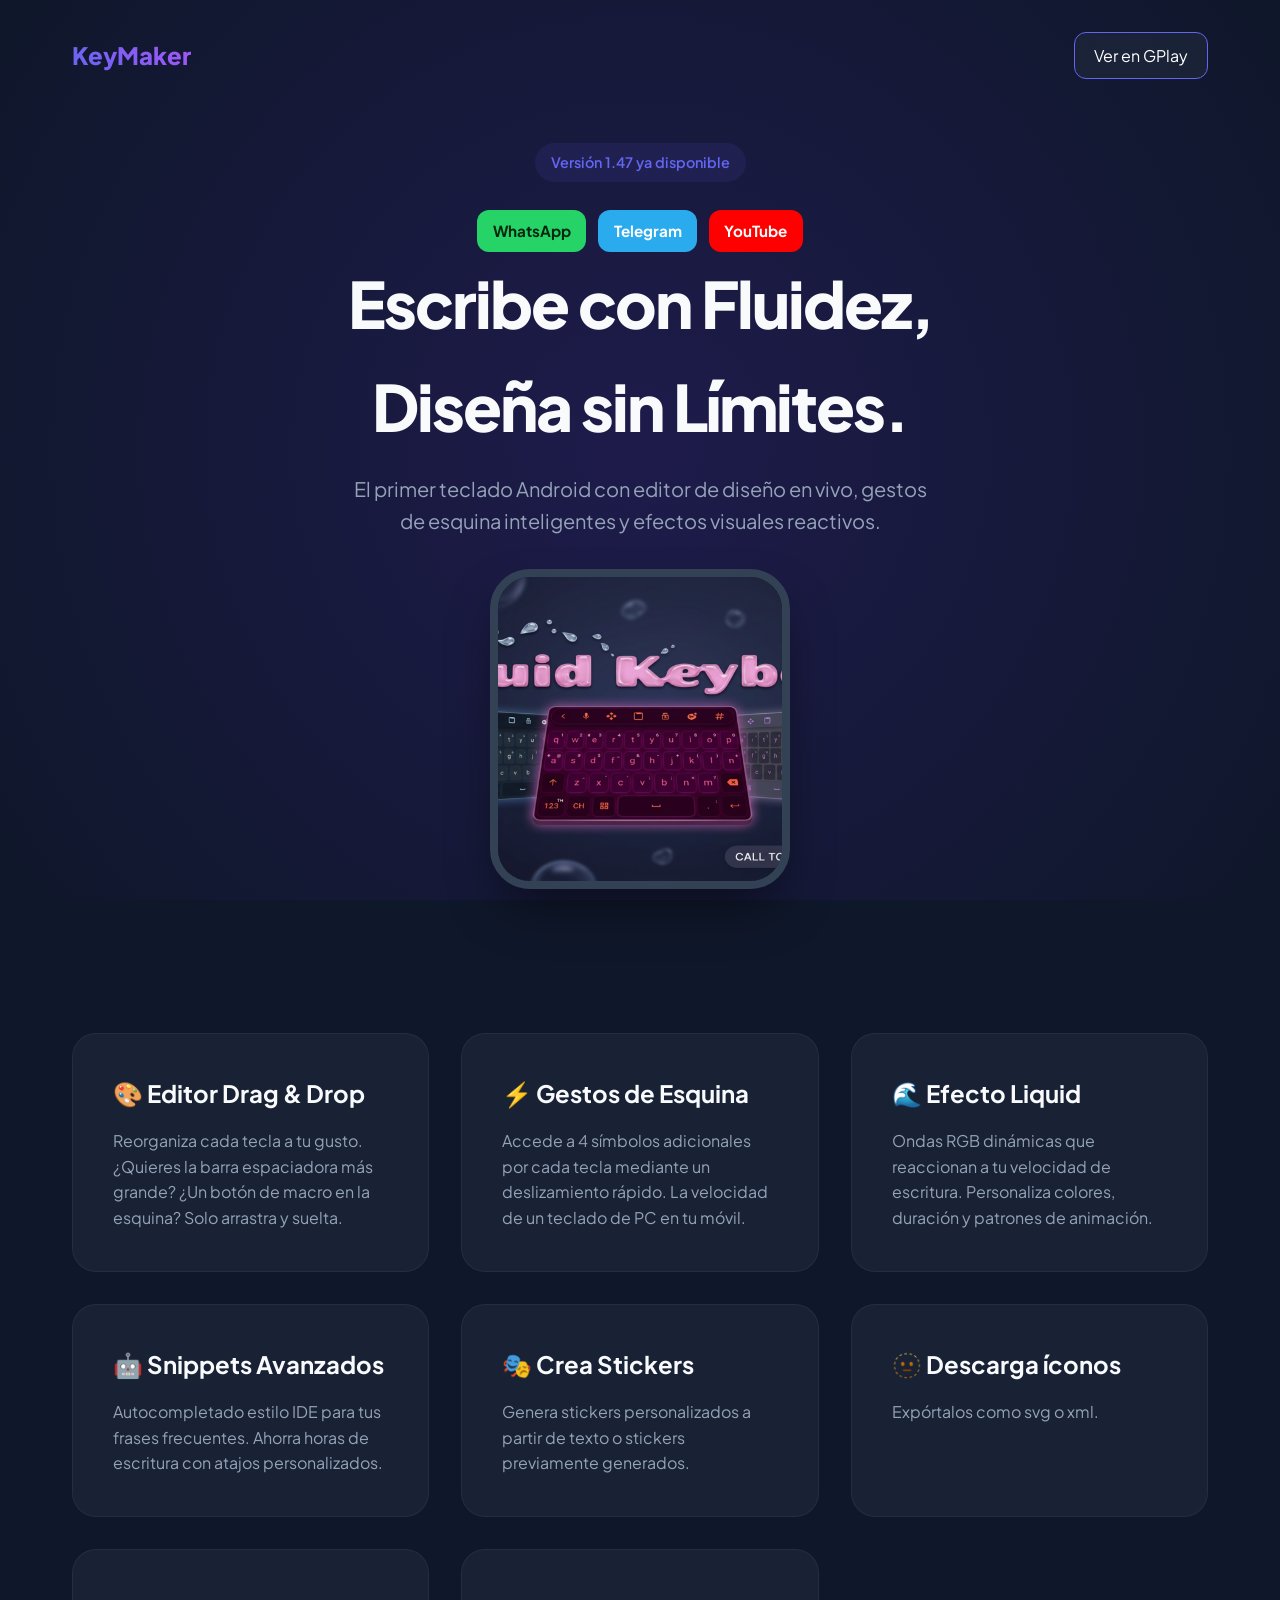
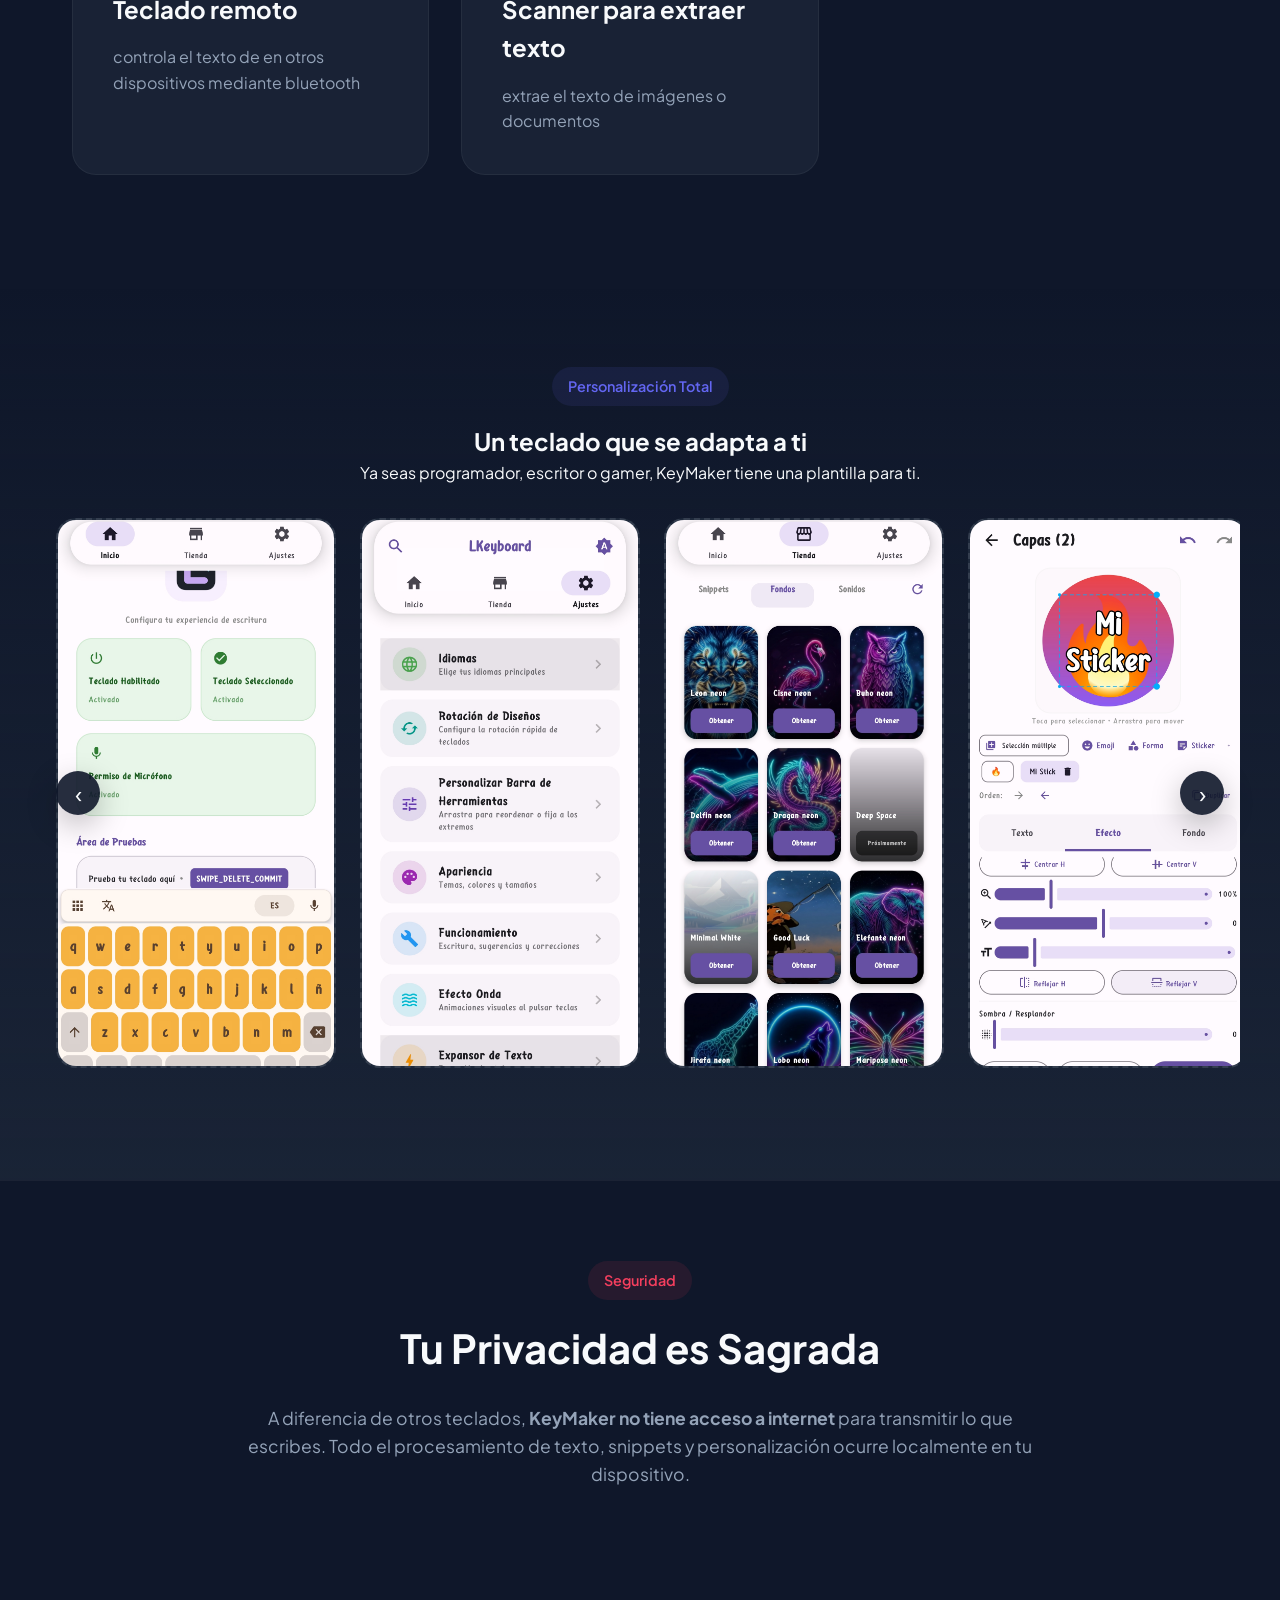
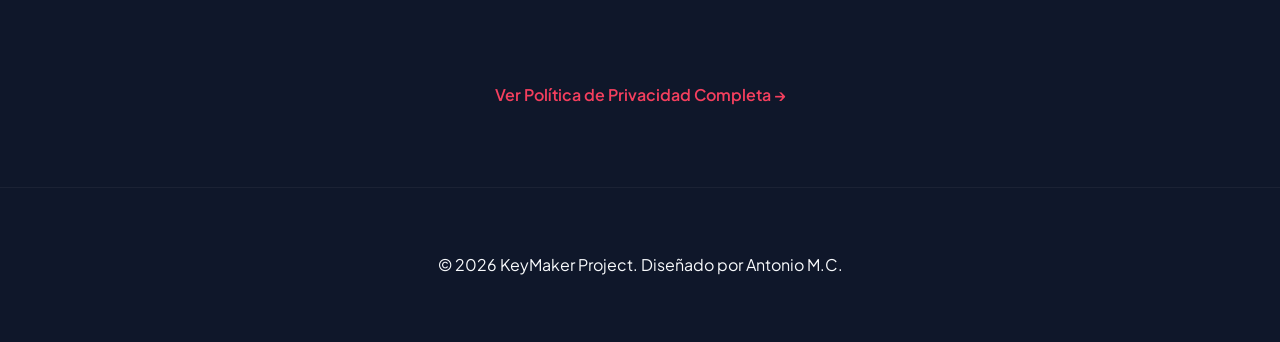
==== index.html @ da5bd598 "version 1.47" ====
<!DOCTYPE html>
<html lang="es">

<head>
    <meta charset="UTF-8">
    <meta name="viewport" content="width=device-width, initial-scale=1.0">
    <title>KeyMaker - El Teclado de Próxima Generación</title>
    <link href="https://fonts.googleapis.com/css2?family=Plus+Jakarta+Sans:wght@400;600;800&display=swap"
        rel="stylesheet">
    <style>
        :root {
            --primary: #6366f1;
            --primary-glow: rgba(99, 102, 241, 0.5);
            --bg: #0f172a;
            --card-bg: rgba(30, 41, 59, 0.7);
            --text: #f8fafc;
            --text-muted: #94a3b8;
            --accent: #f43f5e;
        }

        * {
            margin: 0;
            padding: 0;
            box-sizing: border-box;
            font-family: 'Plus Jakarta Sans', sans-serif;
        }

        body {
            background-color: var(--bg);
            color: var(--text);
            line-height: 1.6;
            overflow-x: hidden;
        }

        /* Fondo Animado de Ondas */
        .wave-bg {
            position: fixed;
            top: 0;
            left: 0;
            width: 100%;
            height: 100%;
            z-index: -1;
            background: radial-gradient(circle at 50% 50%, #1e1b4b 0%, #0f172a 100%);
            overflow: hidden;
        }

        .wave {
            position: absolute;
            border: 2px solid var(--primary-glow);
            border-radius: 50%;
            animation: pulse 4s infinite;
            opacity: 0;
        }

        @keyframes pulse {
            0% {
                transform: scale(0.5);
                opacity: 0;
            }

            50% {
                opacity: 0.5;
            }

            100% {
                transform: scale(2);
                opacity: 0;
            }
        }

        header {
            padding: 2rem;
            display: flex;
            justify-content: space-between;
            align-items: center;
            max-width: 1200px;
            margin: 0 auto;
        }

        .logo {
            font-size: 1.5rem;
            font-weight: 800;
            background: linear-gradient(45deg, var(--primary), #a855f7);
            -webkit-background-clip: text;
            -webkit-text-fill-color: transparent;
        }

        .btn-gplay {
            padding: 0.6rem 1.2rem;
            background: var(--card-bg);
            border: 1px solid var(--primary);
            color: white;
            text-decoration: none;
            border-radius: 12px;
            transition: 0.3s;
            backdrop-filter: blur(10px);
        }

        .btn-gplay:hover {
            background: var(--primary);
            box-shadow: 0 0 20px var(--primary-glow);
        }

        /* Hero Section */
        .hero {
            height: 90vh;
            display: flex;
            flex-direction: column;
            justify-content: center;
            align-items: center;
            text-align: center;
            padding: 2rem;
        }

        .hero h1 {
            font-size: 4rem;
            font-weight: 800;
            margin-bottom: 1rem;
            letter-spacing: -2px;
        }

        .hero p {
            font-size: 1.25rem;
            color: var(--text-muted);
            max-width: 600px;
            margin-bottom: 2rem;
        }

        .hero-visual {
            width: 300px;
            height: 500px;
            background: var(--card-bg);
            border: 8px solid #334155;
            border-radius: 40px;
            position: relative;
            overflow: hidden;
            box-shadow: 0 25px 50px -12px rgba(0, 0, 0, 0.5);
        }

        .hero-visual img {
            width: 100%;
            height: 100%;
            object-fit: cover;
        }

        /* Features Section */
        .features {
            max-width: 1200px;
            margin: 5rem auto;
            display: grid;
            grid-template-columns: repeat(auto-fit, minmax(300px, 1fr));
            gap: 2rem;
            padding: 2rem;
        }

        .feature-card {
            background: var(--card-bg);
            padding: 2.5rem;
            border-radius: 24px;
            border: 1px solid rgba(255, 255, 255, 0.05);
            transition: 0.4s;
            backdrop-filter: blur(10px);
        }

        .feature-card:hover {
            transform: translateY(-10px);
            border-color: var(--primary);
        }

        .feature-card h3 {
            font-size: 1.5rem;
            margin-bottom: 1rem;
        }

        .feature-card p {
            color: var(--text-muted);
        }

        /* Editor Section */
        .editor-preview {
            background: linear-gradient(180deg, transparent, var(--card-bg));
            padding: 5rem 2rem;
            text-align: center;
        }

        .section-tag {
            background: rgba(99, 102, 241, 0.1);
            color: var(--primary);
            padding: 0.5rem 1rem;
            border-radius: 99px;
            font-weight: 600;
            font-size: 0.9rem;
            margin-bottom: 1rem;
            display: inline-block;
        }

        /* Botones sociales alineados horizontalmente debajo de la etiqueta de versión */
        .social-buttons {
            display: flex;
            gap: 0.75rem;
            justify-content: center;
            align-items: center;
            margin-top: 0.75rem;
            flex-wrap: wrap;
        }

        .btn-social {
            padding: 0.5rem 0.9rem;
            border-radius: 12px;
            color: white;
            text-decoration: none;
            font-weight: 700;
            font-size: 0.95rem;
            display: inline-flex;
            align-items: center;
            gap: 0.5rem;
            border: 1px solid transparent;
            transition: transform 0.15s ease, box-shadow 0.15s ease;
        }

        .btn-social:hover {
            transform: translateY(-3px);
            box-shadow: 0 10px 30px rgba(0,0,0,0.3);
        }

        .btn-whatsapp { background: #25D366; border-color: rgba(37,211,102,0.2); color: #04260f; }
        .btn-telegram { background: #2AABEE; border-color: rgba(42,171,238,0.2); }
        .btn-youtube { background: #FF0000; border-color: rgba(255,0,0,0.12); }

        /* Gallery */
        .carousel-container {
            position: relative;
            width: 100%;
            max-width: 1200px;
            margin: 0 auto;
        }

        .gallery {
            display: flex;
            overflow-x: auto;
            gap: 1.5rem;
            padding: 2rem 1rem;
            scroll-snap-type: x mandatory;
            scroll-snap-stop: always;
            scroll-behavior: smooth;
            scrollbar-width: none;
            -ms-overflow-style: none;
        }

        .gallery::-webkit-scrollbar {
            display: none;
        }

        .gallery-item {
            flex: 0 0 280px;
            height: 550px;
            background: #1e293b;
            border-radius: 20px;
            scroll-snap-align: center;
            display: flex;
            align-items: center;
            justify-content: center;
            color: var(--text-muted);
            border: 2px dashed rgba(255, 255, 255, 0.1);
            transition: transform 0.35s ease, border-color 0.35s ease, box-shadow 0.35s ease, background-color 0.35s ease;
        }

        .gallery-item img {
            width: 100%;
            height: 100%;
            object-fit: cover;
            border-radius: 18px;
            transition: transform 0.35s ease, filter 0.35s ease;
        }

        .gallery-item:hover {
            transform: translateY(-8px) scale(1.02);
            border-color: rgba(99, 102, 241, 0.45);
            box-shadow: 0 20px 50px rgba(0, 0, 0, 0.18);
            background: rgba(30, 41, 59, 0.95);
        }

        .gallery-item:hover img {
            transform: scale(1.05);
            filter: brightness(1.05);
        }

        .carousel-btn {
            position: absolute;
            top: 50%;
            transform: translateY(-50%);
            width: 44px;
            height: 44px;
            border: none;
            border-radius: 50%;
            background: rgba(15, 23, 42, 0.9);
            color: var(--text);
            cursor: pointer;
            font-size: 1.5rem;
            display: flex;
            align-items: center;
            justify-content: center;
            box-shadow: 0 10px 30px rgba(0, 0, 0, 0.25);
            transition: transform 0.25s ease, background 0.25s ease;
            z-index: 1;
        }

        .carousel-btn:hover {
            transform: translateY(-50%) scale(1.05);
            background: rgba(99, 102, 241, 0.9);
        }

        .carousel-btn.prev {
            left: 1rem;
        }

        .carousel-btn.next {
            right: 1rem;
        }

        @media (max-width: 768px) {
            .carousel-btn {
                width: 38px;
                height: 38px;
                font-size: 1.25rem;
                left: 0.75rem;
                right: 0.75rem;
            }
        }

        /* Privacy Section */
        #privacy {
            padding: 5rem 2rem;
            text-align: center;
            border-top: 1px solid rgba(255, 255, 255, 0.05);
        }

        footer {
            text-align: center;
            padding: 4rem 2rem;
            border-top: 1px solid rgba(255, 255, 255, 0.05);
        }

        @media (max-width: 768px) {
            .hero h1 {
                font-size: 2.5rem;
            }

            .hero-visual {
                width: 240px;
                height: 420px;
            }
        }
    </style>
</head>

<body>

    <div class="wave-bg">
        <div class="wave" style="width: 300px; height: 300px; top: 20%; left: 10%; animation-delay: 0s;"></div>
        <div class="wave" style="width: 500px; height: 500px; top: 50%; left: 60%; animation-delay: 1s;"></div>
        <div class="wave" style="width: 200px; height: 200px; top: 10%; left: 80%; animation-delay: 2s;"></div>
    </div>

    <header>
        <div class="logo">KeyMaker</div>
        <a href="https://play.google.com/store/apps/details?id=com.amc.liquidkeyboard" class="btn-gplay">Ver en GPlay</a>
    </header>

    <section class="hero">
        <span class="section-tag">Versión 1.47 ya disponible</span>
        <div class="social-buttons" aria-label="Síguenos en">
            <a class="btn-social btn-whatsapp" href="https://whatsapp.com/channel/0029Vb8CsNRLI8Yg91aZhQ3P" target="_blank" rel="noopener noreferrer" aria-label="Canal de WhatsApp">WhatsApp</a>
            <a class="btn-social btn-telegram" href="https://t.me/LiquidKeyboard" target="_blank" rel="noopener noreferrer" aria-label="Canal de Telegram">Telegram</a>
            <a class="btn-social btn-youtube" href="https://www.youtube.com/@amc-dev92" target="_blank" rel="noopener noreferrer" aria-label="Canal de YouTube">YouTube</a>
        </div>
        <h1>Escribe con Fluidez,<br>Diseña sin Límites.</h1>
        <p>El primer teclado Android con editor de diseño en vivo, gestos de esquina inteligentes y efectos visuales
            reactivos.</p>

        
        <div class="hero-visual">
            <img src="screenshots/banner_nuevo.png" alt="KeyMaker Preview"
                style="width: 100%; height: 100%; object-fit: cover;">
        </div>
    </section>

    <section class="features">
        <div class="feature-card">
            <h3>🎨 Editor Drag & Drop</h3>
            <p>Reorganiza cada tecla a tu gusto. ¿Quieres la barra espaciadora más grande? ¿Un botón de macro en la
                esquina? Solo arrastra y suelta.</p>
        </div>
        <div class="feature-card">
            <h3>⚡ Gestos de Esquina</h3>
            <p>Accede a 4 símbolos adicionales por cada tecla mediante un deslizamiento rápido. La velocidad de un
                teclado de PC en tu móvil.</p>
        </div>
        <div class="feature-card">
            <h3>🌊 Efecto Liquid</h3>
            <p>Ondas RGB dinámicas que reaccionan a tu velocidad de escritura. Personaliza colores, duración y patrones
                de animación.</p>
        </div>
        <div class="feature-card">
            <h3>🤖 Snippets Avanzados</h3>
            <p>Autocompletado estilo IDE para tus frases frecuentes. Ahorra horas de escritura con atajos
                personalizados.</p>
        </div>
        <div class="feature-card">
            <h3>🎭 Crea Stickers </h3>
            <p>Genera stickers personalizados a partir de texto
                o stickers previamente generados.</p>
        </div>
        <div class="feature-card">
            <h3>🫥 Descarga íconos </h3>
            <p>Expórtalos como svg o xml.</p>
        </div>
        <div class="feature-card">
            <h3> Teclado remoto </h3>
            <p>controla el texto de en otros dispositivos mediante bluetooth</p>
        </div>
         <div class="feature-card">
            <h3> Scanner para extraer texto</h3>
            <p>extrae el texto de imágenes o documentos</p>
        </div>
    </section>

    <section class="editor-preview">
        <span class="section-tag">Personalización Total</span>
        <h2>Un teclado que se adapta a ti</h2>
        <p>Ya seas programador, escritor o gamer, KeyMaker tiene una plantilla para ti.</p>

        <div class="carousel-container">
            <button class="carousel-btn prev" aria-label="Anterior">‹</button>
            <div class="gallery">
                <div class="gallery-item"><img src="screenshots/inicio.jpg" alt="KeyMaker Preview" style="width: 100%; height: 100%; object-fit: cover;"></div>
                <div class="gallery-item"><img src="screenshots/config.jpg" alt="KeyMaker Preview" style="width: 100%; height: 100%; object-fit: cover;"></div>
                <div class="gallery-item"><img src="screenshots/fondos.jpg" alt="KeyMaker Preview" style="width: 100%; height: 100%; object-fit: cover;"></div>
                <div class="gallery-item"><img src="screenshots/gen-stickers.jpg" alt="KeyMaker Preview" style="width: 100%; height: 100%; object-fit: cover;"></div>
                <div class="gallery-item"><img src="screenshots/gen-iconos.jpg" alt="KeyMaker Preview" style="width: 100%; height: 100%; object-fit: cover;"></div>
                <div class="gallery-item"><img src="screenshots/calculadora.jpg" alt="KeyMaker Preview" style="width: 100%; height: 100%; object-fit: cover;"></div>
                <div class="gallery-item"><img src="screenshots/img-snippets.jpg" alt="KeyMaker Preview" style="width: 100%; height: 100%; object-fit: cover;"></div>
                <div class="gallery-item"><img src="screenshots/LayoutEditor.jpg" alt="KeyMaker Preview" style="width: 100%; height: 100%; object-fit: cover;"></div>
            </div>
            <button class="carousel-btn next" aria-label="Siguiente">›</button>
        </div>
    </section>

    <section id="privacy">
        <div style="max-width: 800px; margin: 0 auto;">
            <span class="section-tag" style="background: rgba(244, 63, 94, 0.1); color: var(--accent);">Seguridad</span>
            <h2 style="font-size: 2.5rem; margin-bottom: 1.5rem;">Tu Privacidad es Sagrada</h2>
            <p style="font-size: 1.1rem; color: var(--text-muted); margin-bottom: 2rem;">
                A diferencia de otros teclados, <strong>KeyMaker no tiene acceso a internet</strong> para transmitir lo
                que escribes.
                Todo el procesamiento de texto, snippets y personalización ocurre localmente en tu dispositivo.
            </p>
            <div
                style="display: grid; grid-template-columns: repeat(auto-fit, minmax(250px, 1fr)); gap: 1.5rem; text-align: left;">
                <div class="feature-card" style="padding: 1.5rem;">
                    <h4 style="color: var(--accent); margin-bottom: 0.5rem;">🔒 Cero Registro</h4>
                    <p style="font-size: 0.9rem;">No guardamos historiales de escritura, contraseñas ni datos
                        personales.</p>
                </div>
                <div class="feature-card" style="padding: 1.5rem;">
                    <h4 style="color: var(--accent); margin-bottom: 0.5rem;">🚫 Sin Rastreadores</h4>
                    <p style="font-size: 0.9rem;">No incluimos SDKs de terceros que rastreen tu comportamiento o
                        ubicación.</p>
                </div>
            </div>
            <a href="privacy-policy.html"
                style="display: inline-block; margin-top: 2rem; color: var(--accent); text-decoration: none; font-weight: 600;">Ver
                Política de Privacidad Completa →</a>
        </div>
    </section>

    <footer>
        <p>&copy; 2026 KeyMaker Project. Diseñado por Antonio M.C.</p>
    </footer>

    <script>
        // Animación simple de entrada al hacer scroll
        const cards = document.querySelectorAll('.feature-card');
        const observer = new IntersectionObserver(entries => {
            entries.forEach(entry => {
                if (entry.isIntersecting) {
                    entry.target.style.opacity = 1;
                    entry.target.style.transform = 'translateY(0)';
                }
            });
        }, { threshold: 0.1 });

        cards.forEach(card => {
            card.style.opacity = 0;
            card.style.transform = 'translateY(20px)';
            observer.observe(card);
        });

        const gallery = document.querySelector('.gallery');
        const galleryItems = document.querySelectorAll('.gallery-item');
        const prevButton = document.querySelector('.carousel-btn.prev');
        const nextButton = document.querySelector('.carousel-btn.next');
        let currentIndex = 0;

        function getClosestIndex() {
            const galleryCenter = gallery.scrollLeft + gallery.clientWidth / 2;
            let closestIndex = 0;
            let closestDistance = Infinity;

            galleryItems.forEach((item, index) => {
                const itemCenter = item.offsetLeft + item.clientWidth / 2;
                const distance = Math.abs(galleryCenter - itemCenter);
                if (distance < closestDistance) {
                    closestDistance = distance;
                    closestIndex = index;
                }
            });

            return closestIndex;
        }

        function scrollToIndex(index) {
            const item = galleryItems[index];
            if (!item) return;

            const offset = item.offsetLeft - (gallery.clientWidth - item.clientWidth) / 2;
            gallery.scrollTo({ left: offset, behavior: 'smooth' });
            currentIndex = index;
        }

        if (gallery) {
            gallery.addEventListener('scroll', () => {
                currentIndex = getClosestIndex();
            });

            if (prevButton) {
                prevButton.addEventListener('click', () => {
                    const prevIndex = (currentIndex - 1 + galleryItems.length) % galleryItems.length;
                    scrollToIndex(prevIndex);
                });
            }

            if (nextButton) {
                nextButton.addEventListener('click', () => {
                    const nextIndex = (currentIndex + 1) % galleryItems.length;
                    scrollToIndex(nextIndex);
                });
            }

            window.addEventListener('resize', () => scrollToIndex(currentIndex));
            scrollToIndex(0);
        }
    </script>
</body>

</html>
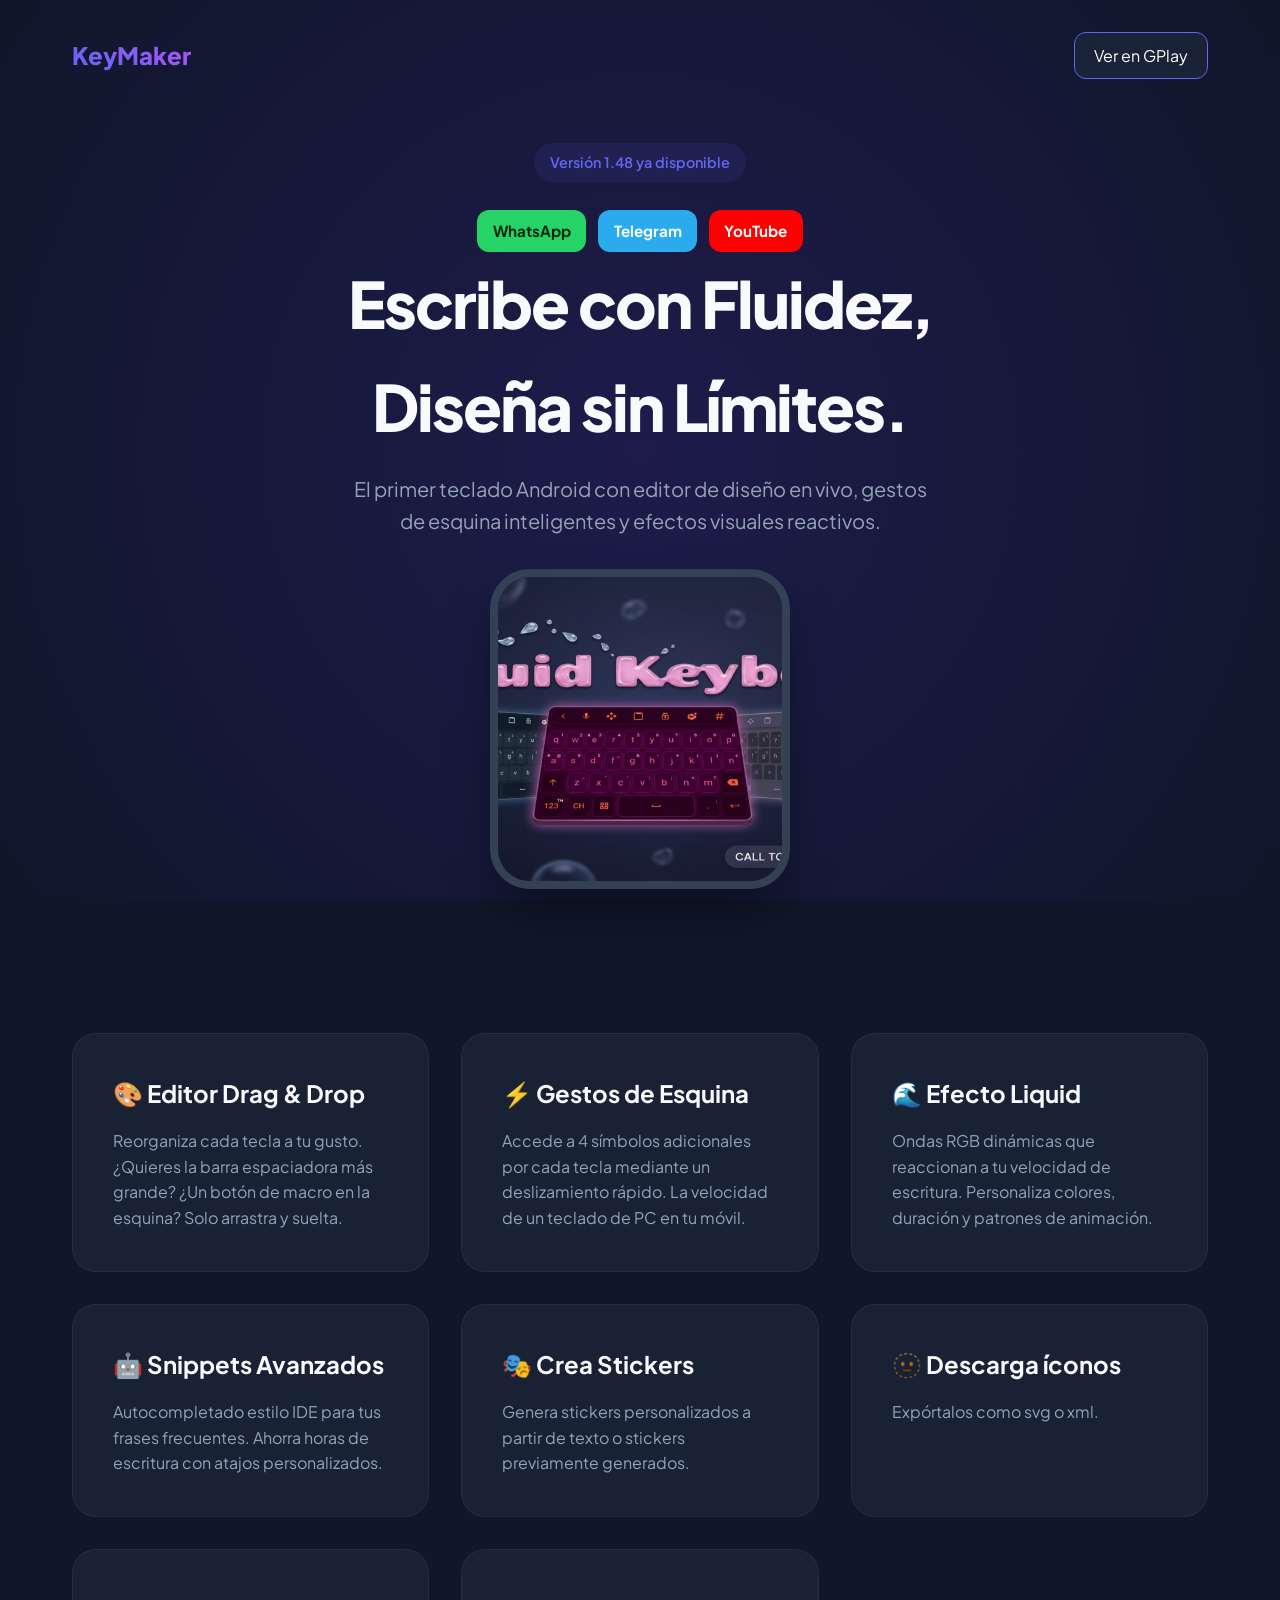
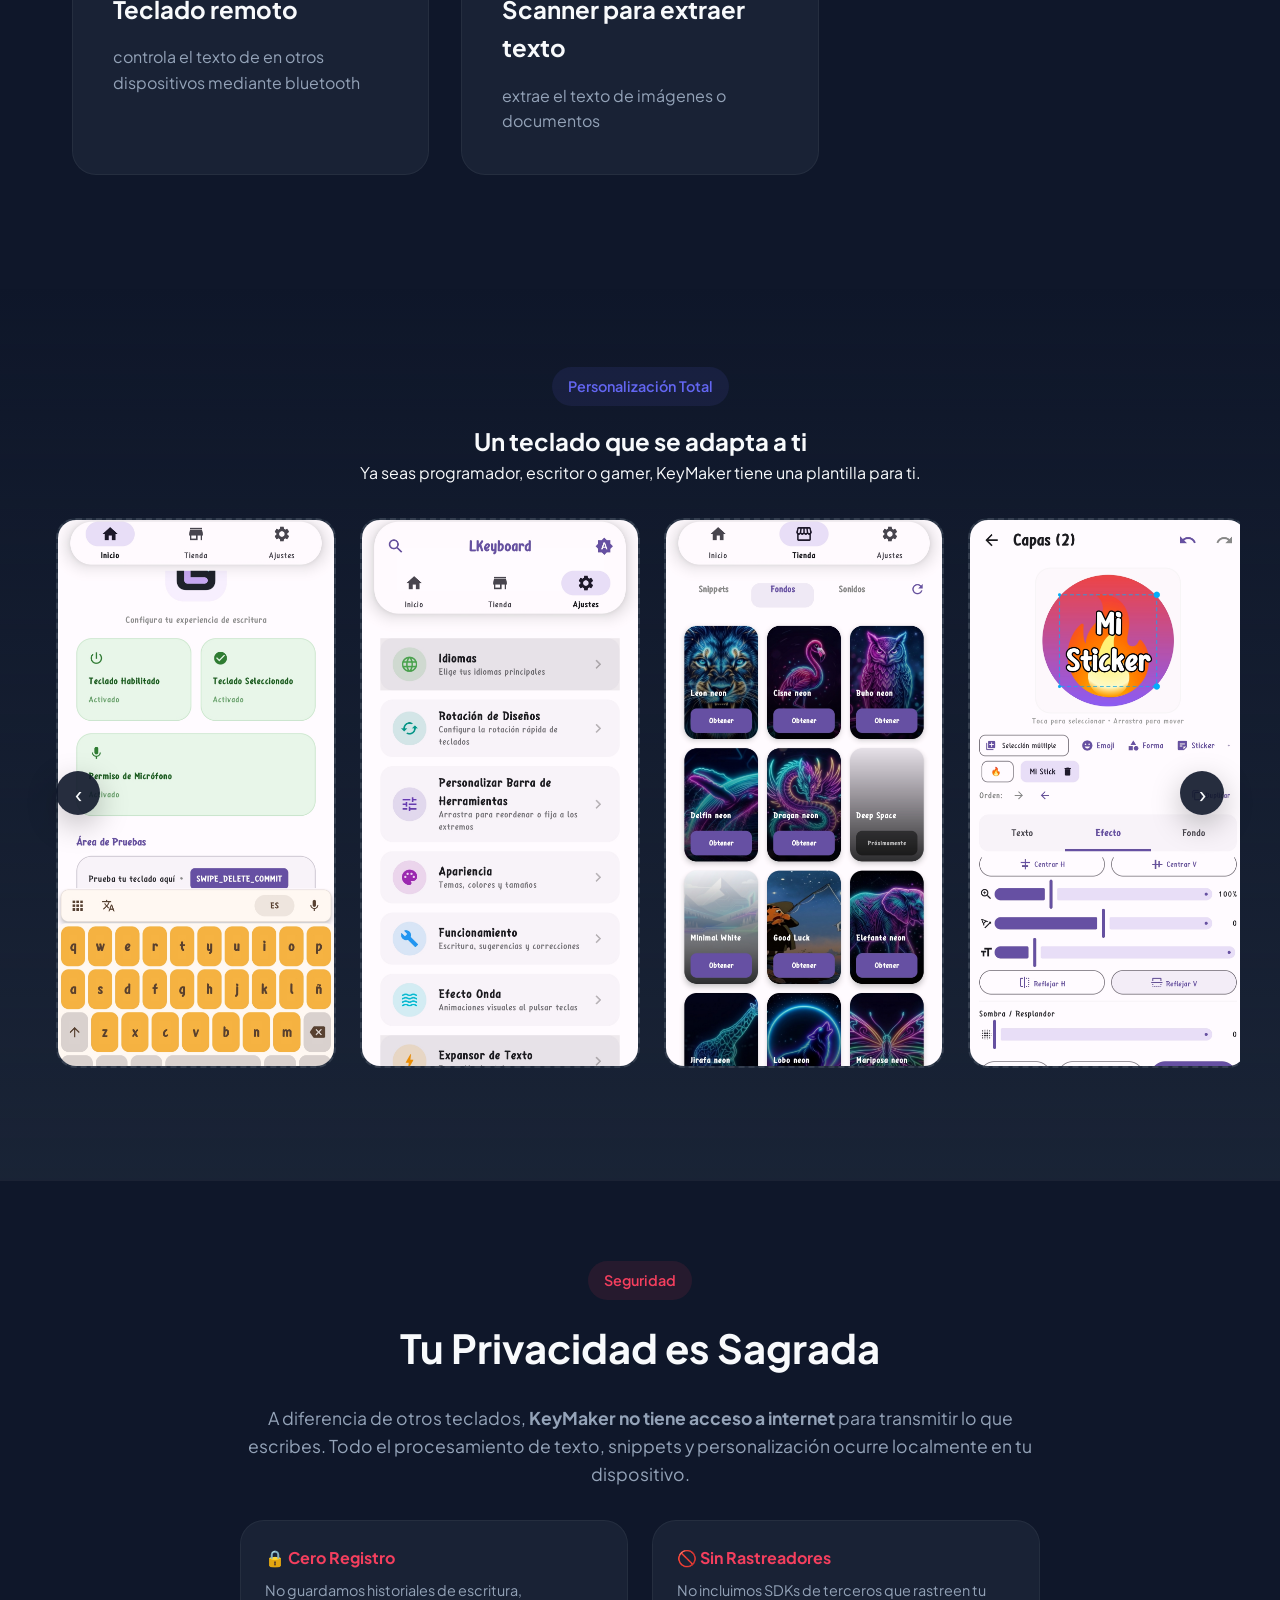
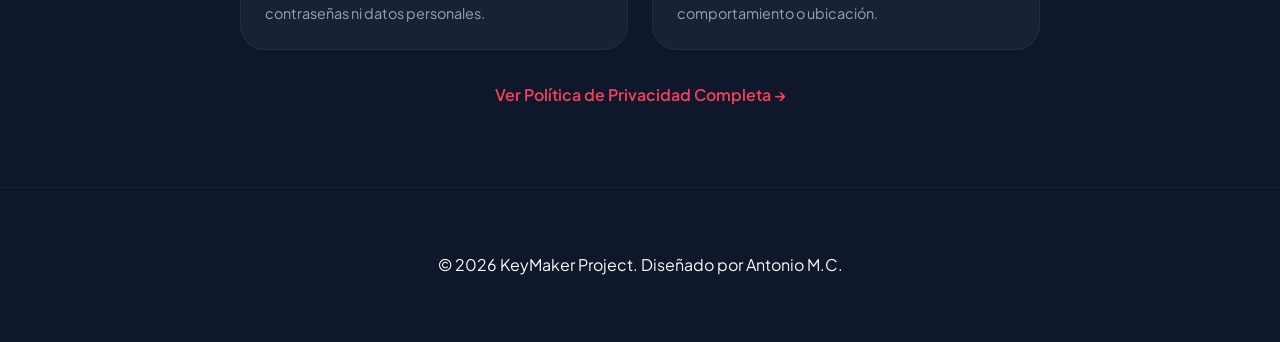
==== commit 0184c02b: "version 1.48" ====
--- a/index.html
+++ b/index.html
@@ -368,7 +368,7 @@
     </header>
 
     <section class="hero">
-        <span class="section-tag">Versión 1.47 ya disponible</span>
+        <span class="section-tag">Versión 1.48 ya disponible</span>
         <div class="social-buttons" aria-label="Síguenos en">
             <a class="btn-social btn-whatsapp" href="https://whatsapp.com/channel/0029Vb8CsNRLI8Yg91aZhQ3P" target="_blank" rel="noopener noreferrer" aria-label="Canal de WhatsApp">WhatsApp</a>
             <a class="btn-social btn-telegram" href="https://t.me/LiquidKeyboard" target="_blank" rel="noopener noreferrer" aria-label="Canal de Telegram">Telegram</a>
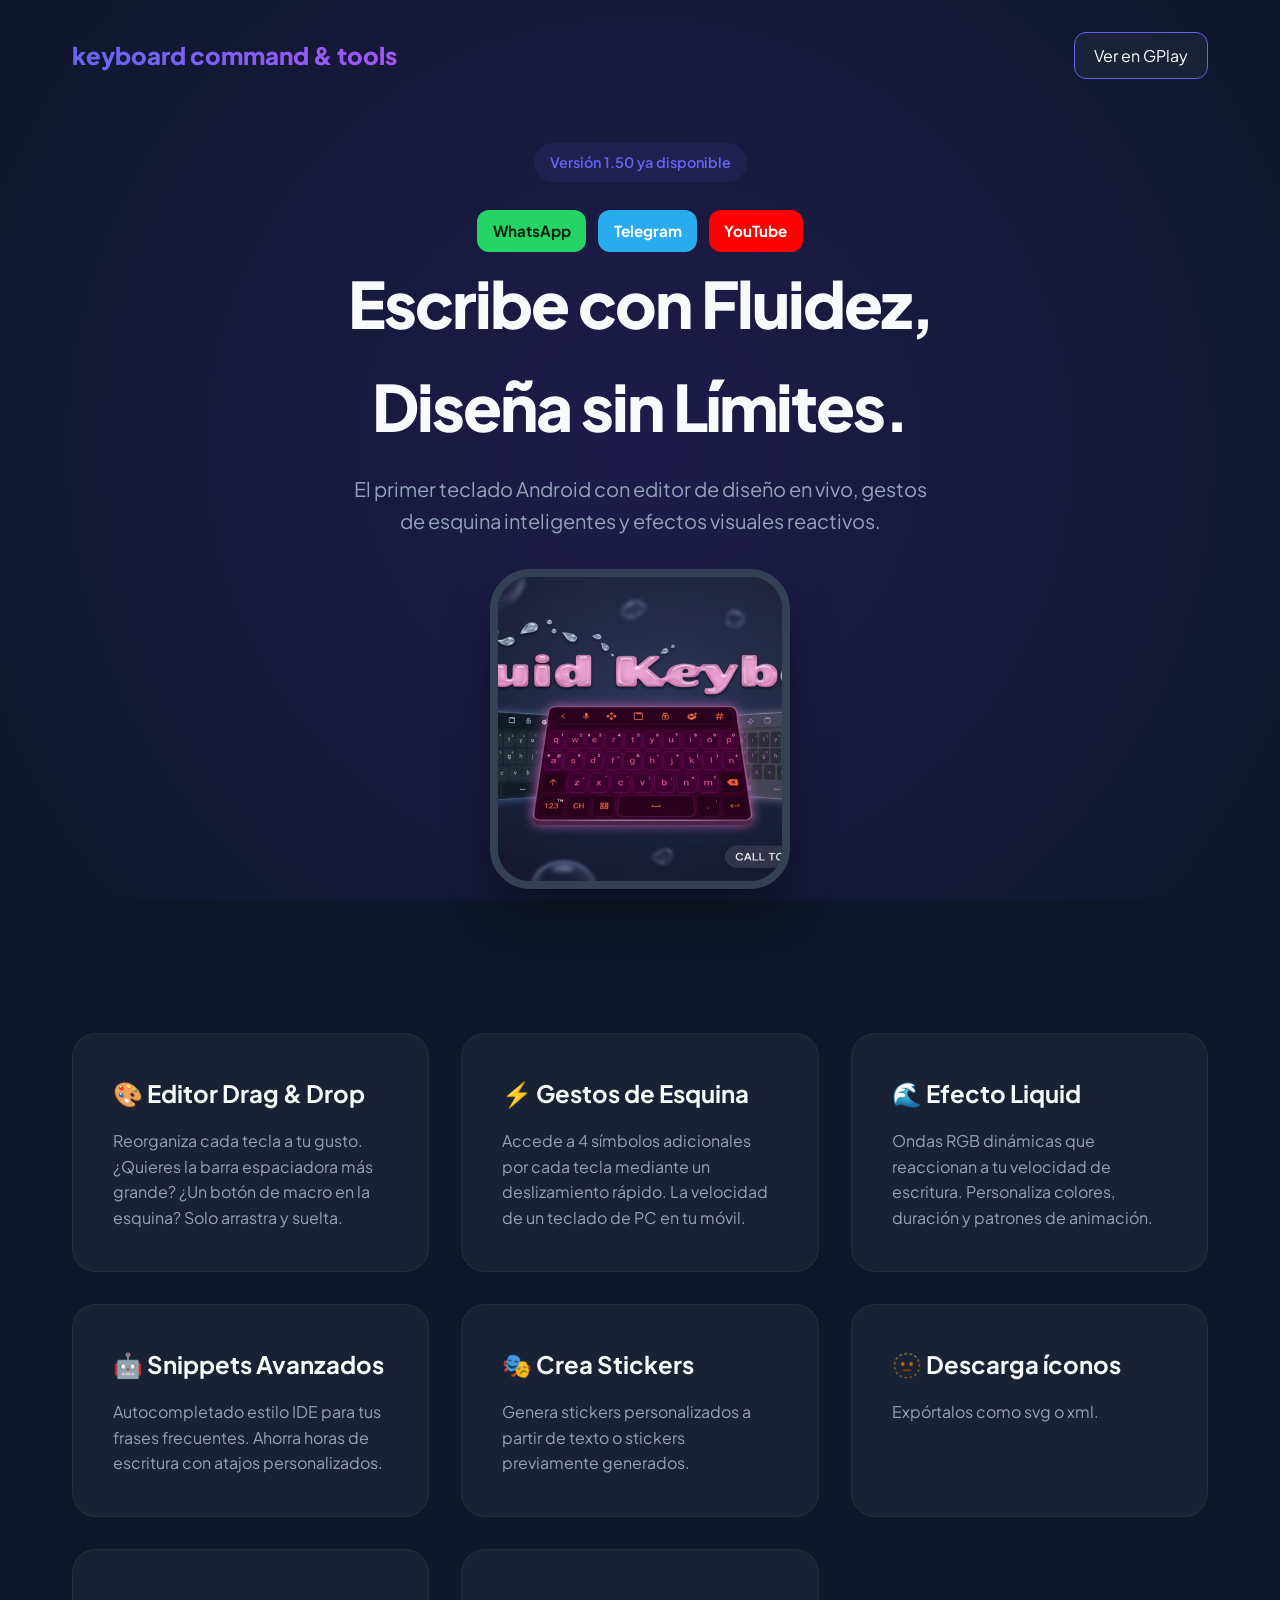
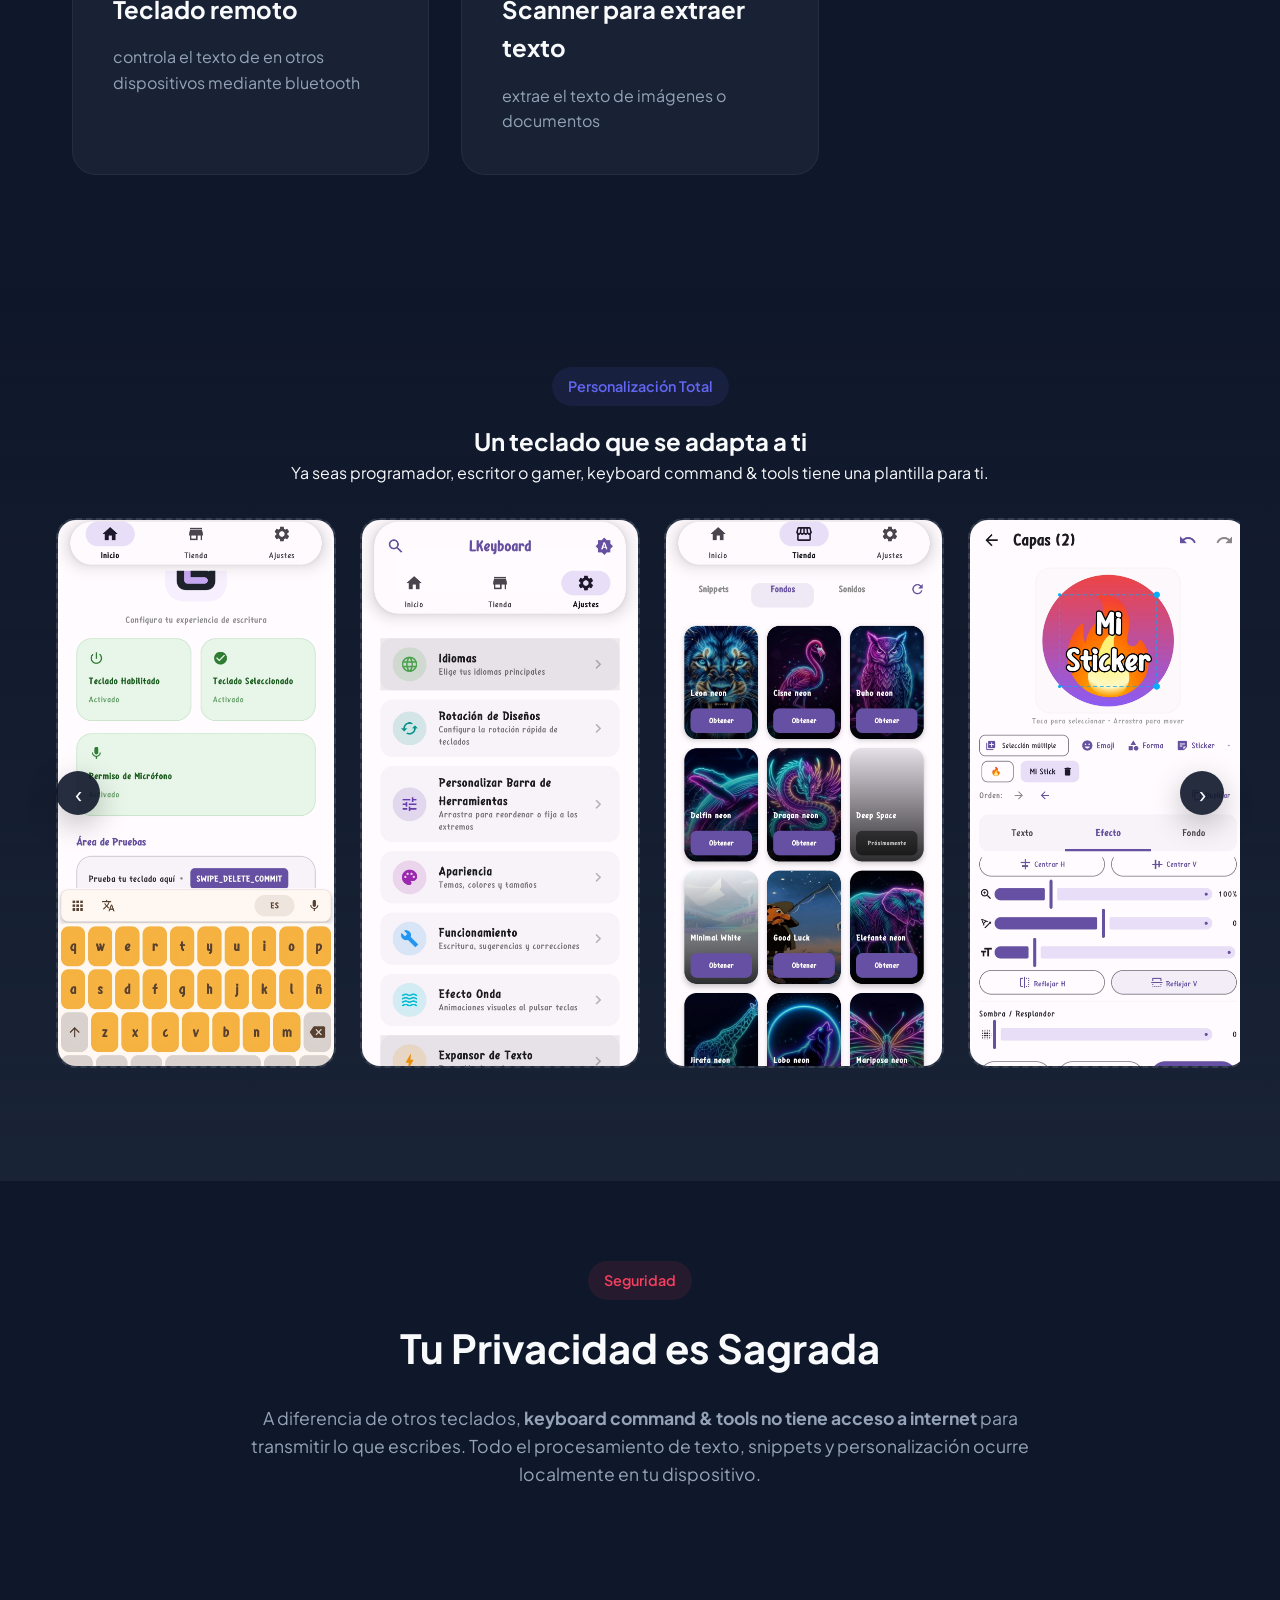
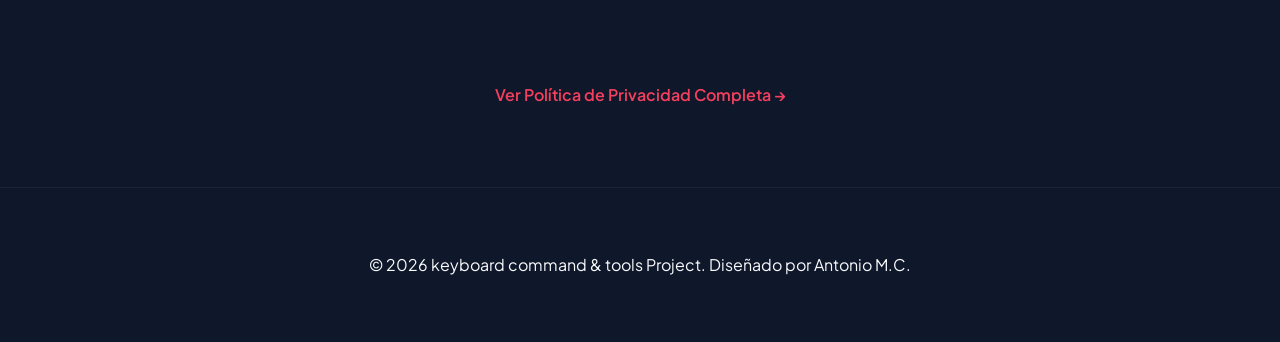
==== commit d46f627b: "version 1.50" ====
--- a/index.html
+++ b/index.html
@@ -4,7 +4,7 @@
 <head>
     <meta charset="UTF-8">
     <meta name="viewport" content="width=device-width, initial-scale=1.0">
-    <title>KeyMaker - El Teclado de Próxima Generación</title>
+    <title>keyboard command & tools - El Teclado de Próxima Generación</title>
     <link href="https://fonts.googleapis.com/css2?family=Plus+Jakarta+Sans:wght@400;600;800&display=swap"
         rel="stylesheet">
     <style>
@@ -363,12 +363,12 @@
     </div>
 
     <header>
-        <div class="logo">KeyMaker</div>
+        <div class="logo">keyboard command & tools</div>
         <a href="https://play.google.com/store/apps/details?id=com.amc.liquidkeyboard" class="btn-gplay">Ver en GPlay</a>
     </header>
 
     <section class="hero">
-        <span class="section-tag">Versión 1.48 ya disponible</span>
+        <span class="section-tag">Versión 1.50 ya disponible</span>
         <div class="social-buttons" aria-label="Síguenos en">
             <a class="btn-social btn-whatsapp" href="https://whatsapp.com/channel/0029Vb8CsNRLI8Yg91aZhQ3P" target="_blank" rel="noopener noreferrer" aria-label="Canal de WhatsApp">WhatsApp</a>
             <a class="btn-social btn-telegram" href="https://t.me/LiquidKeyboard" target="_blank" rel="noopener noreferrer" aria-label="Canal de Telegram">Telegram</a>
@@ -380,7 +380,7 @@
 
         
         <div class="hero-visual">
-            <img src="screenshots/banner_nuevo.png" alt="KeyMaker Preview"
+            <img src="screenshots/banner_nuevo.png" alt="keyboard command & tools Preview"
                 style="width: 100%; height: 100%; object-fit: cover;">
         </div>
     </section>
@@ -428,19 +428,19 @@
     <section class="editor-preview">
         <span class="section-tag">Personalización Total</span>
         <h2>Un teclado que se adapta a ti</h2>
-        <p>Ya seas programador, escritor o gamer, KeyMaker tiene una plantilla para ti.</p>
+        <p>Ya seas programador, escritor o gamer, keyboard command & tools tiene una plantilla para ti.</p>
 
         <div class="carousel-container">
             <button class="carousel-btn prev" aria-label="Anterior">‹</button>
             <div class="gallery">
-                <div class="gallery-item"><img src="screenshots/inicio.jpg" alt="KeyMaker Preview" style="width: 100%; height: 100%; object-fit: cover;"></div>
-                <div class="gallery-item"><img src="screenshots/config.jpg" alt="KeyMaker Preview" style="width: 100%; height: 100%; object-fit: cover;"></div>
-                <div class="gallery-item"><img src="screenshots/fondos.jpg" alt="KeyMaker Preview" style="width: 100%; height: 100%; object-fit: cover;"></div>
-                <div class="gallery-item"><img src="screenshots/gen-stickers.jpg" alt="KeyMaker Preview" style="width: 100%; height: 100%; object-fit: cover;"></div>
-                <div class="gallery-item"><img src="screenshots/gen-iconos.jpg" alt="KeyMaker Preview" style="width: 100%; height: 100%; object-fit: cover;"></div>
-                <div class="gallery-item"><img src="screenshots/calculadora.jpg" alt="KeyMaker Preview" style="width: 100%; height: 100%; object-fit: cover;"></div>
-                <div class="gallery-item"><img src="screenshots/img-snippets.jpg" alt="KeyMaker Preview" style="width: 100%; height: 100%; object-fit: cover;"></div>
-                <div class="gallery-item"><img src="screenshots/LayoutEditor.jpg" alt="KeyMaker Preview" style="width: 100%; height: 100%; object-fit: cover;"></div>
+                <div class="gallery-item"><img src="screenshots/inicio.jpg" alt="keyboard command & tools Preview" style="width: 100%; height: 100%; object-fit: cover;"></div>
+                <div class="gallery-item"><img src="screenshots/config.jpg" alt="keyboard command & tools Preview" style="width: 100%; height: 100%; object-fit: cover;"></div>
+                <div class="gallery-item"><img src="screenshots/fondos.jpg" alt="keyboard command & tools Preview" style="width: 100%; height: 100%; object-fit: cover;"></div>
+                <div class="gallery-item"><img src="screenshots/gen-stickers.jpg" alt="keyboard command & tools Preview" style="width: 100%; height: 100%; object-fit: cover;"></div>
+                <div class="gallery-item"><img src="screenshots/gen-iconos.jpg" alt="keyboard command & tools Preview" style="width: 100%; height: 100%; object-fit: cover;"></div>
+                <div class="gallery-item"><img src="screenshots/calculadora.jpg" alt="keyboard command & tools Preview" style="width: 100%; height: 100%; object-fit: cover;"></div>
+                <div class="gallery-item"><img src="screenshots/img-snippets.jpg" alt="keyboard command & tools Preview" style="width: 100%; height: 100%; object-fit: cover;"></div>
+                <div class="gallery-item"><img src="screenshots/LayoutEditor.jpg" alt="keyboard command & tools Preview" style="width: 100%; height: 100%; object-fit: cover;"></div>
             </div>
             <button class="carousel-btn next" aria-label="Siguiente">›</button>
         </div>
@@ -451,7 +451,7 @@
             <span class="section-tag" style="background: rgba(244, 63, 94, 0.1); color: var(--accent);">Seguridad</span>
             <h2 style="font-size: 2.5rem; margin-bottom: 1.5rem;">Tu Privacidad es Sagrada</h2>
             <p style="font-size: 1.1rem; color: var(--text-muted); margin-bottom: 2rem;">
-                A diferencia de otros teclados, <strong>KeyMaker no tiene acceso a internet</strong> para transmitir lo
+                A diferencia de otros teclados, <strong>keyboard command & tools no tiene acceso a internet</strong> para transmitir lo
                 que escribes.
                 Todo el procesamiento de texto, snippets y personalización ocurre localmente en tu dispositivo.
             </p>
@@ -475,7 +475,7 @@
     </section>
 
     <footer>
-        <p>&copy; 2026 KeyMaker Project. Diseñado por Antonio M.C.</p>
+        <p>&copy; 2026 keyboard command & tools Project. Diseñado por Antonio M.C.</p>
     </footer>
 
     <script>
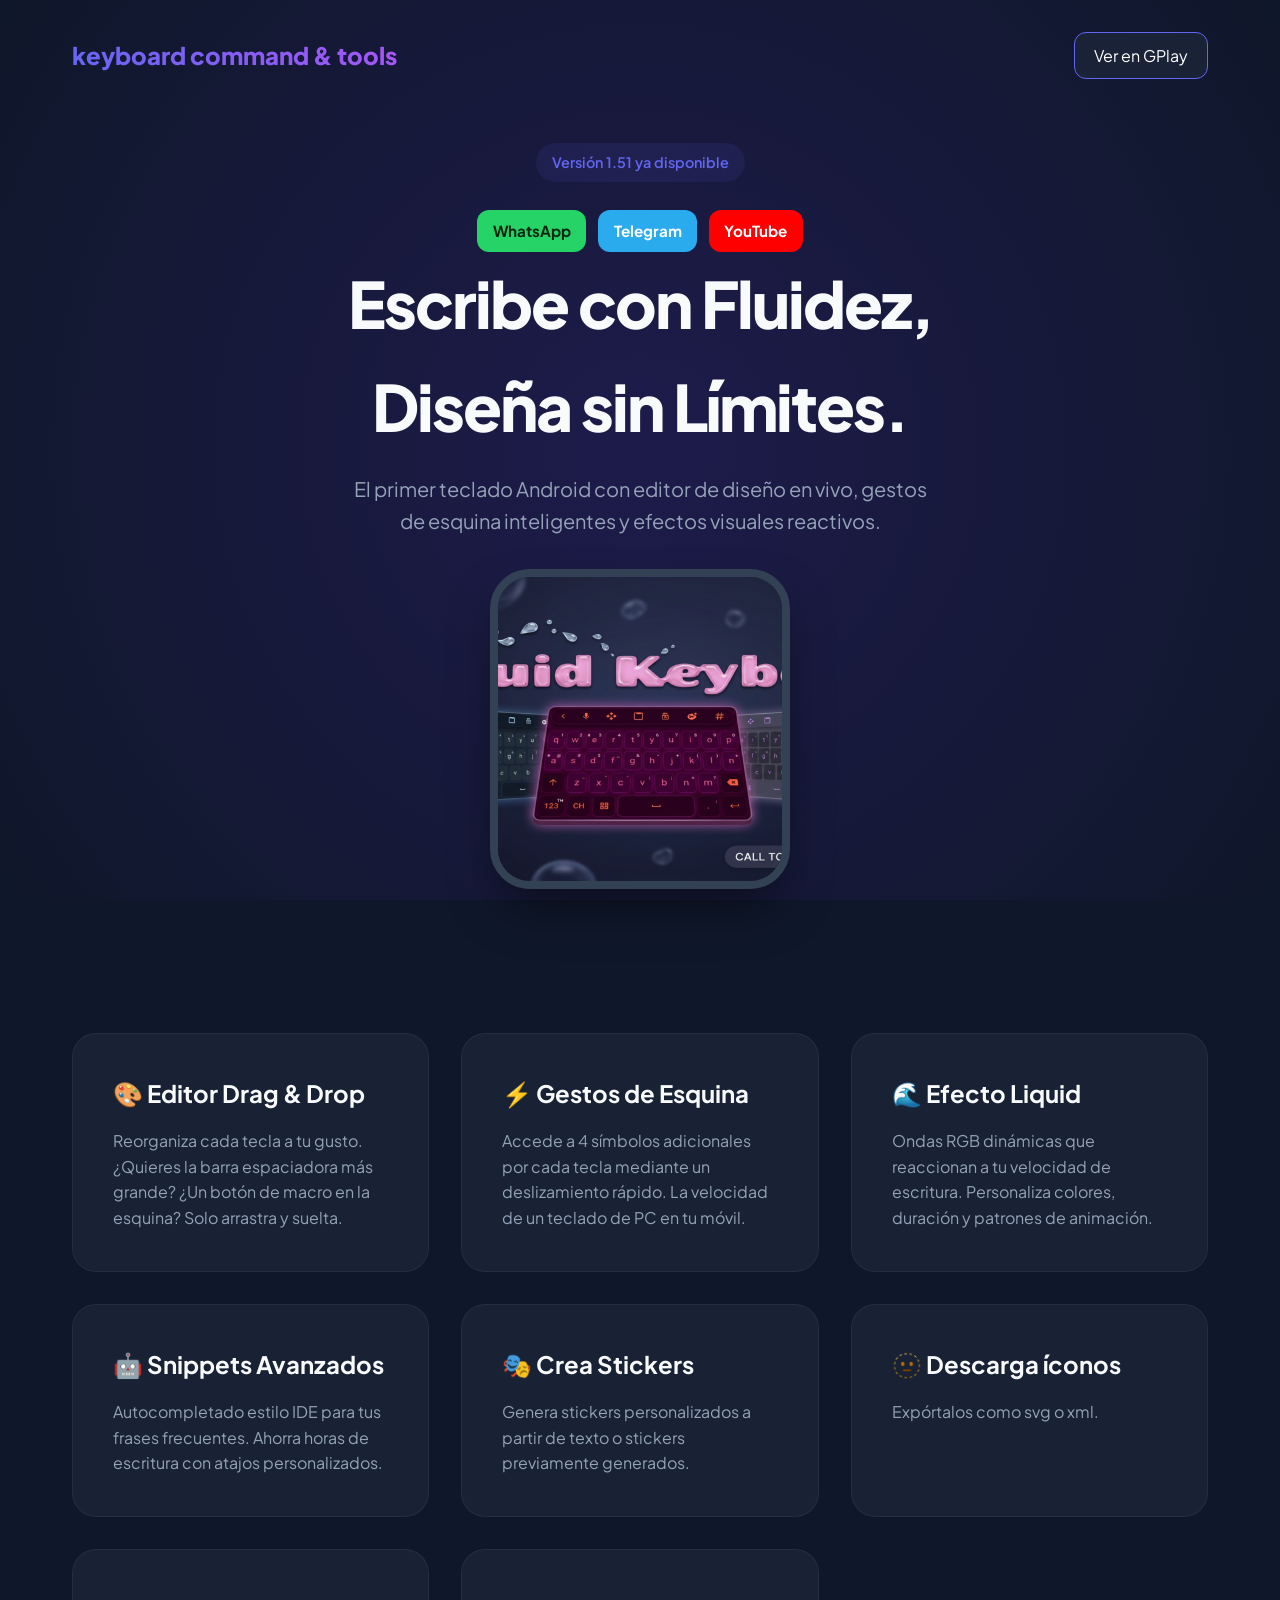
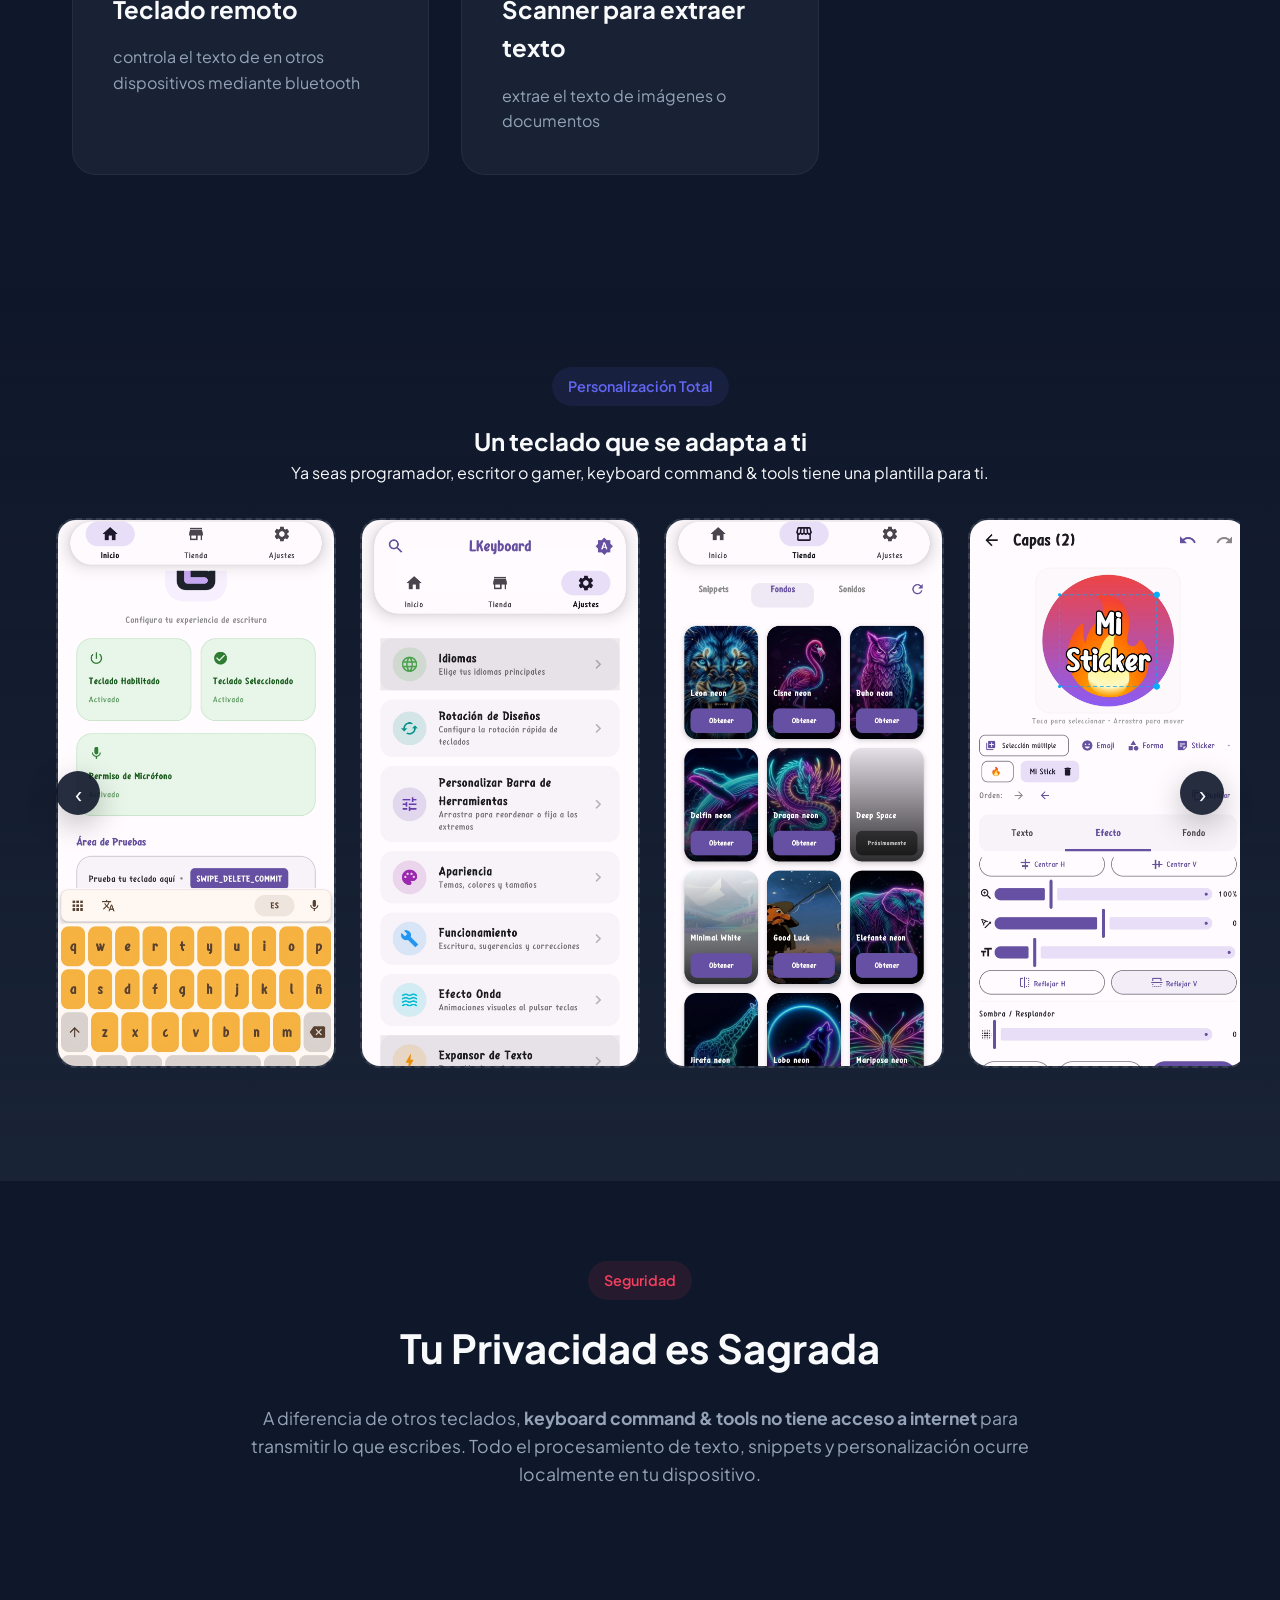
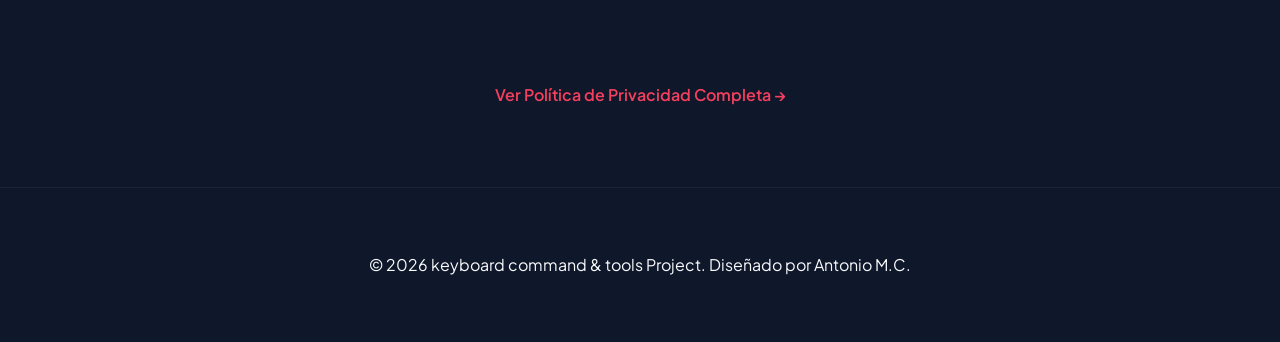
==== commit 7868a5e4: "version 1.51" ====
--- a/index.html
+++ b/index.html
@@ -368,7 +368,7 @@
     </header>
 
     <section class="hero">
-        <span class="section-tag">Versión 1.50 ya disponible</span>
+        <span class="section-tag">Versión 1.51 ya disponible</span>
         <div class="social-buttons" aria-label="Síguenos en">
             <a class="btn-social btn-whatsapp" href="https://whatsapp.com/channel/0029Vb8CsNRLI8Yg91aZhQ3P" target="_blank" rel="noopener noreferrer" aria-label="Canal de WhatsApp">WhatsApp</a>
             <a class="btn-social btn-telegram" href="https://t.me/LiquidKeyboard" target="_blank" rel="noopener noreferrer" aria-label="Canal de Telegram">Telegram</a>
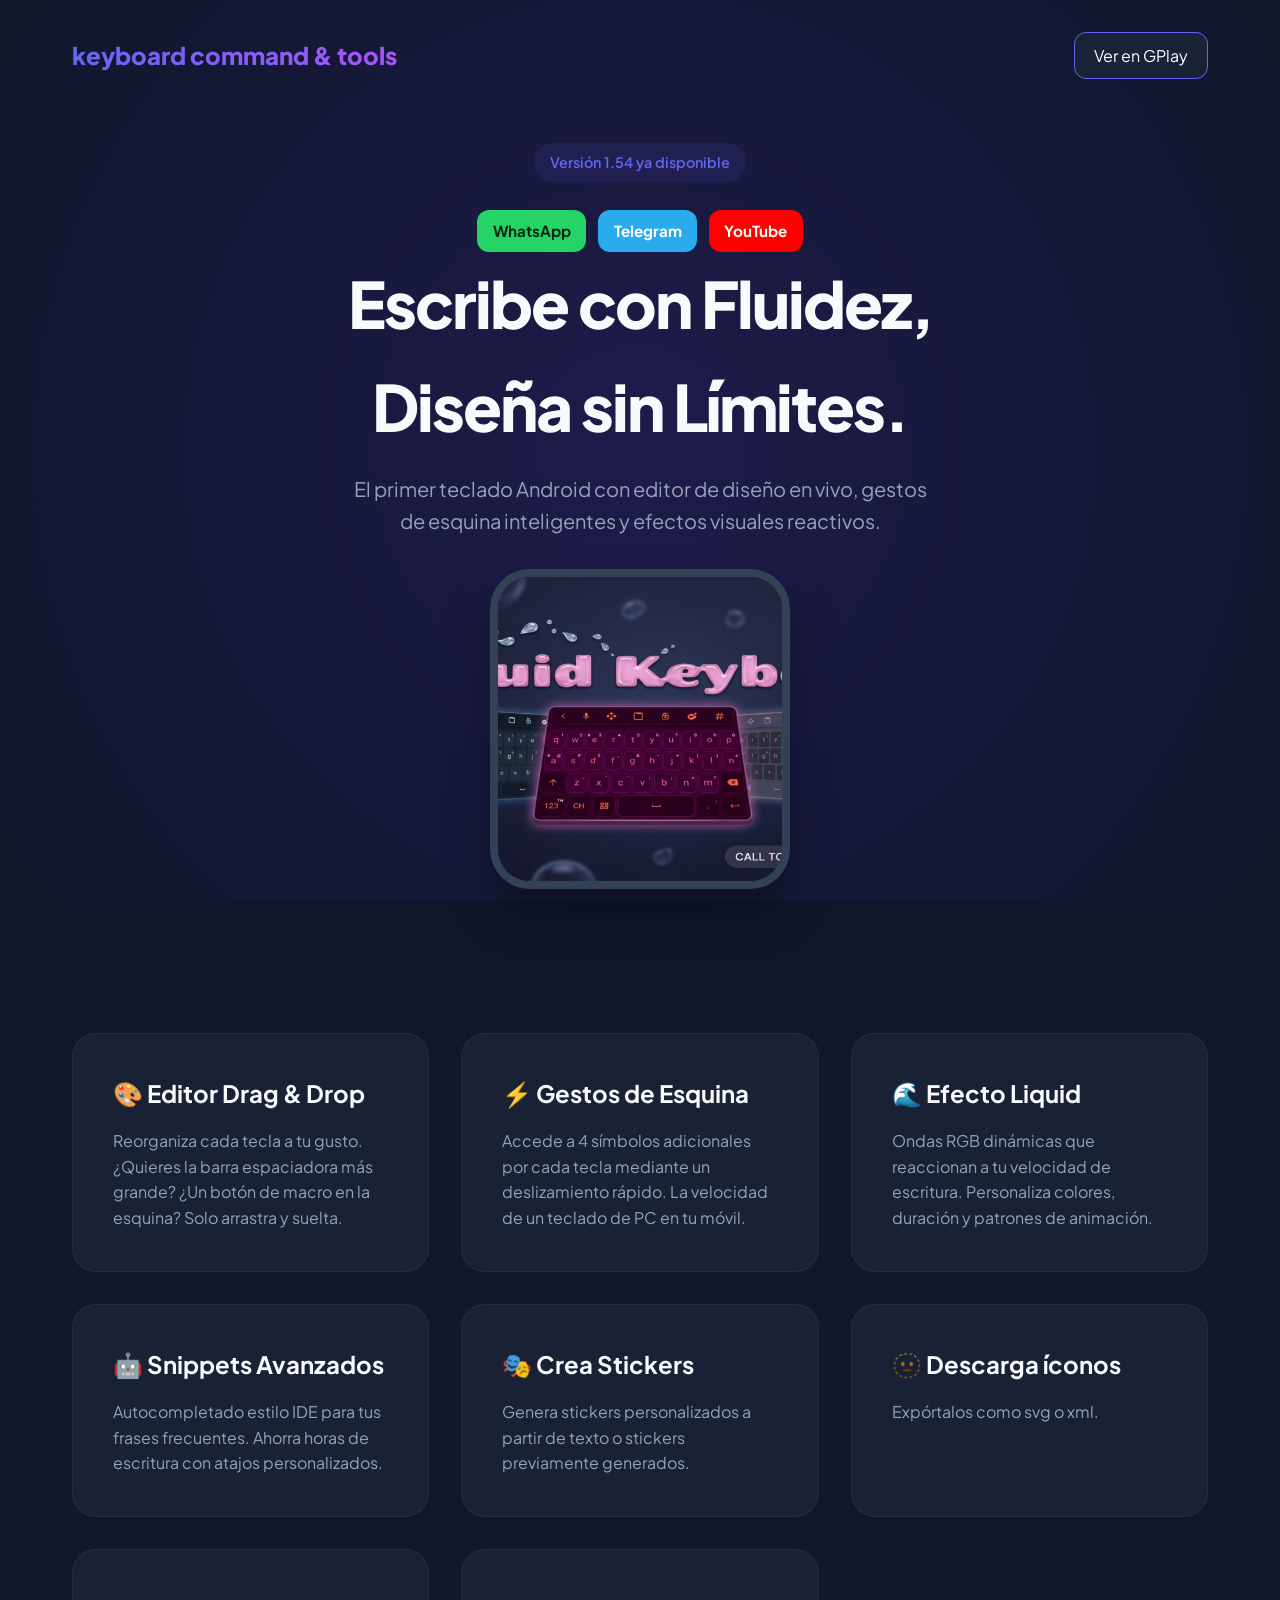
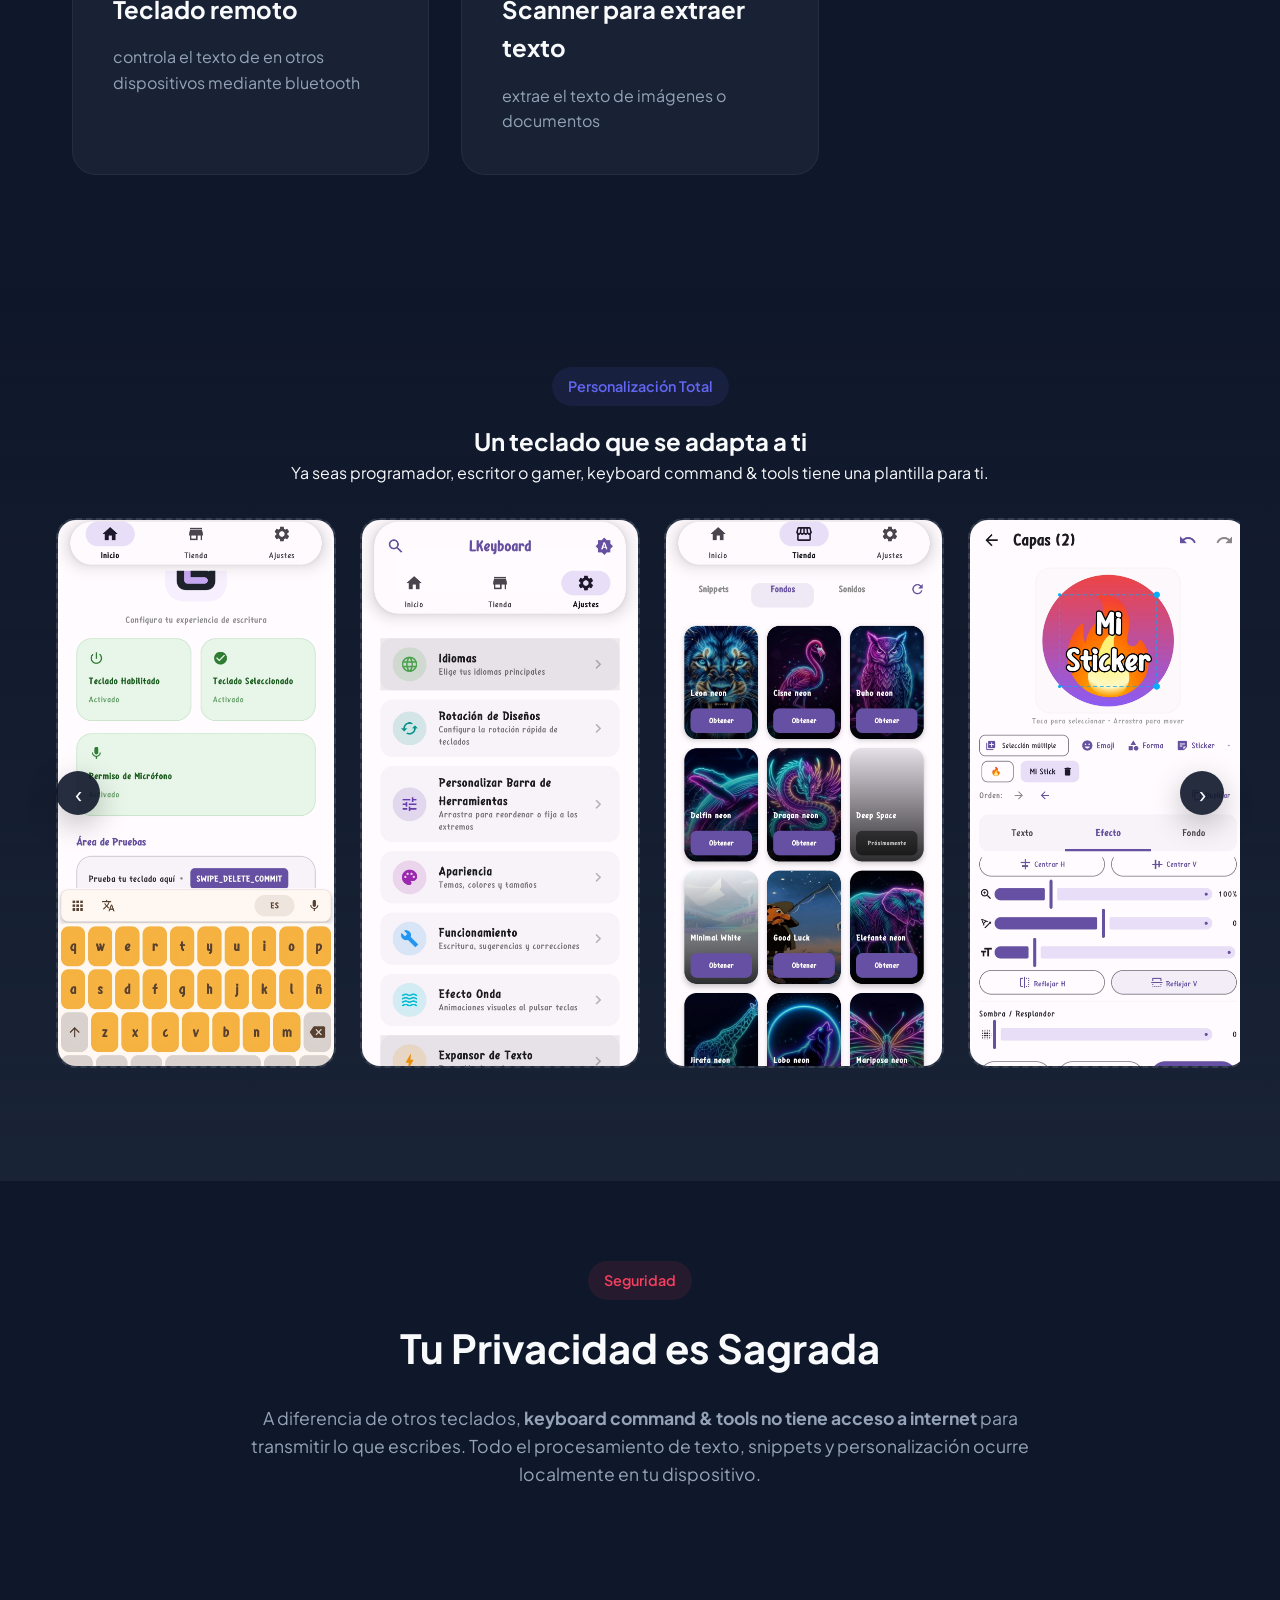
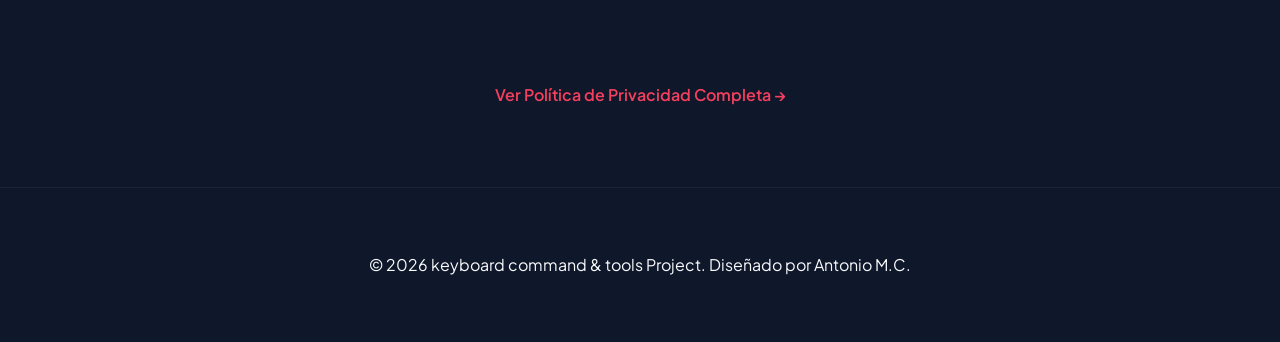
==== commit 39122613: "version 1.54" ====
--- a/index.html
+++ b/index.html
@@ -368,7 +368,7 @@
     </header>
 
     <section class="hero">
-        <span class="section-tag">Versión 1.51 ya disponible</span>
+        <span class="section-tag">Versión 1.54 ya disponible</span>
         <div class="social-buttons" aria-label="Síguenos en">
             <a class="btn-social btn-whatsapp" href="https://whatsapp.com/channel/0029Vb8CsNRLI8Yg91aZhQ3P" target="_blank" rel="noopener noreferrer" aria-label="Canal de WhatsApp">WhatsApp</a>
             <a class="btn-social btn-telegram" href="https://t.me/LiquidKeyboard" target="_blank" rel="noopener noreferrer" aria-label="Canal de Telegram">Telegram</a>
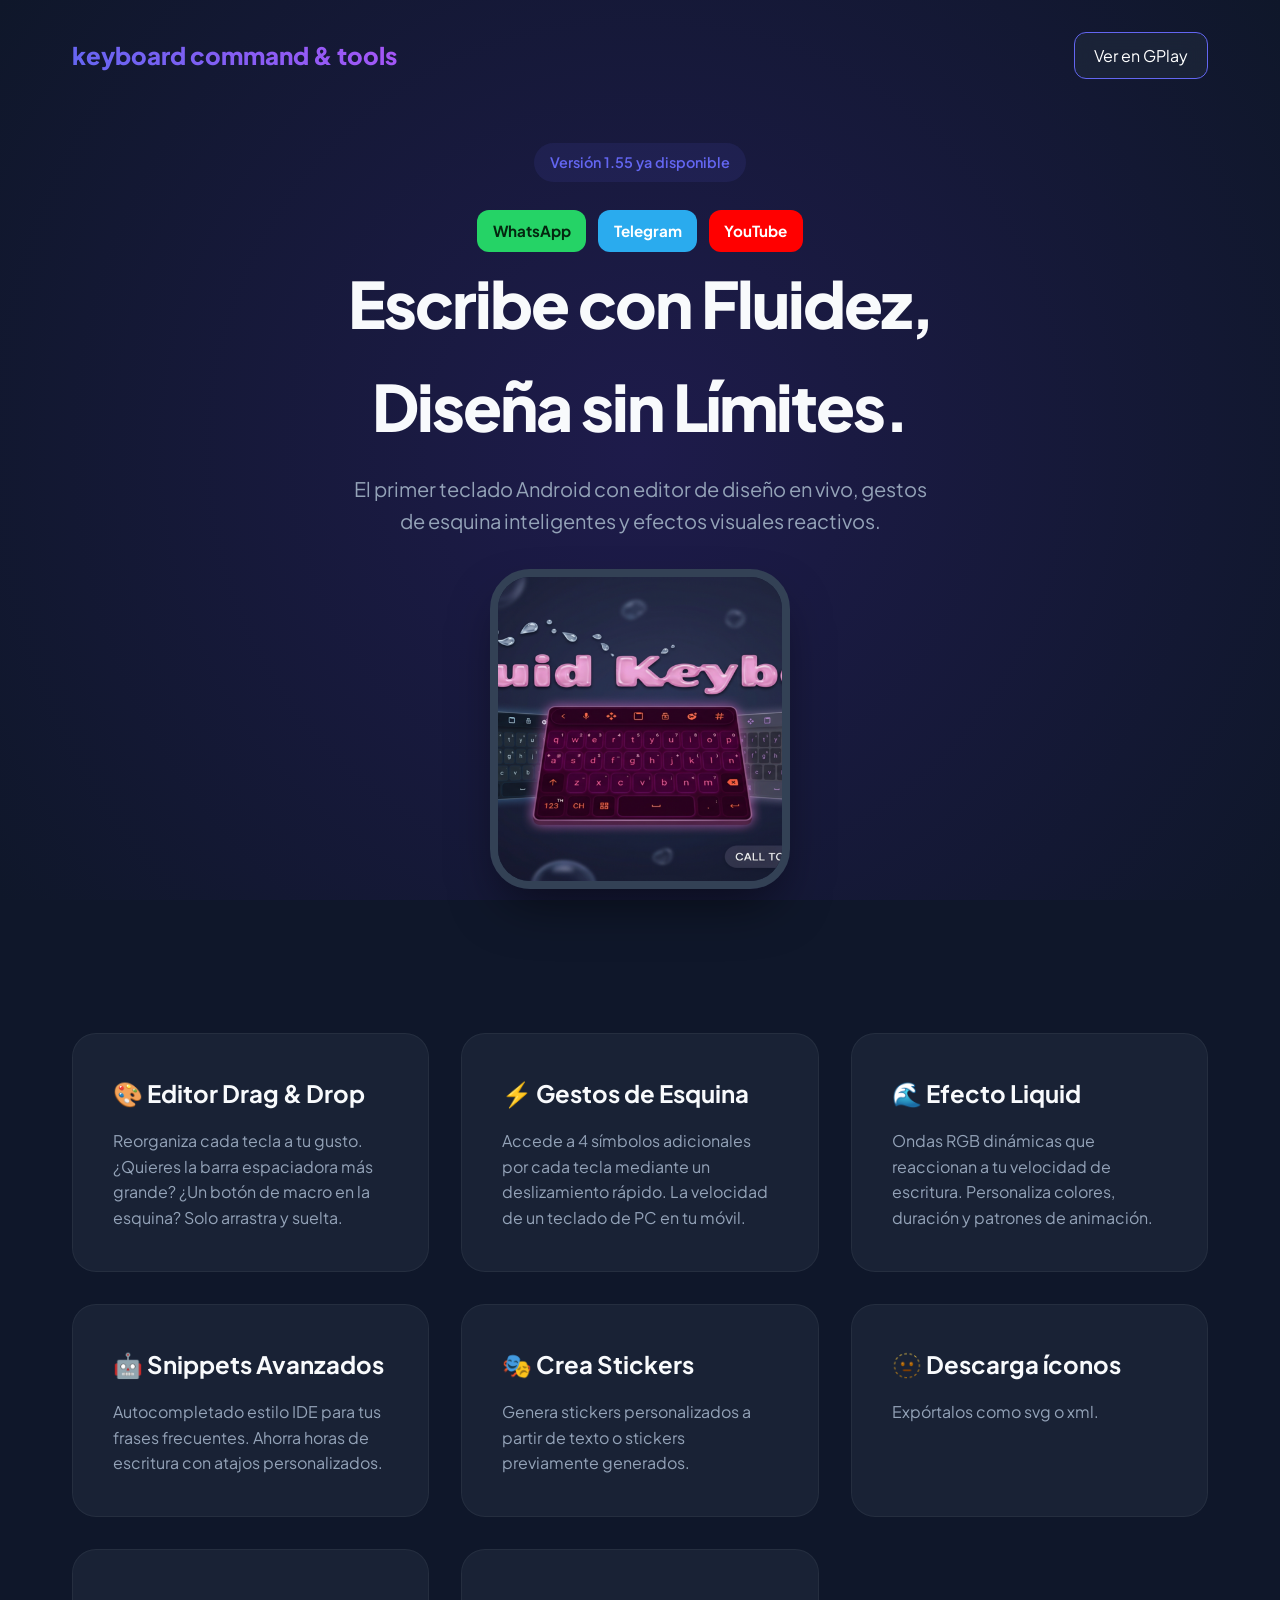
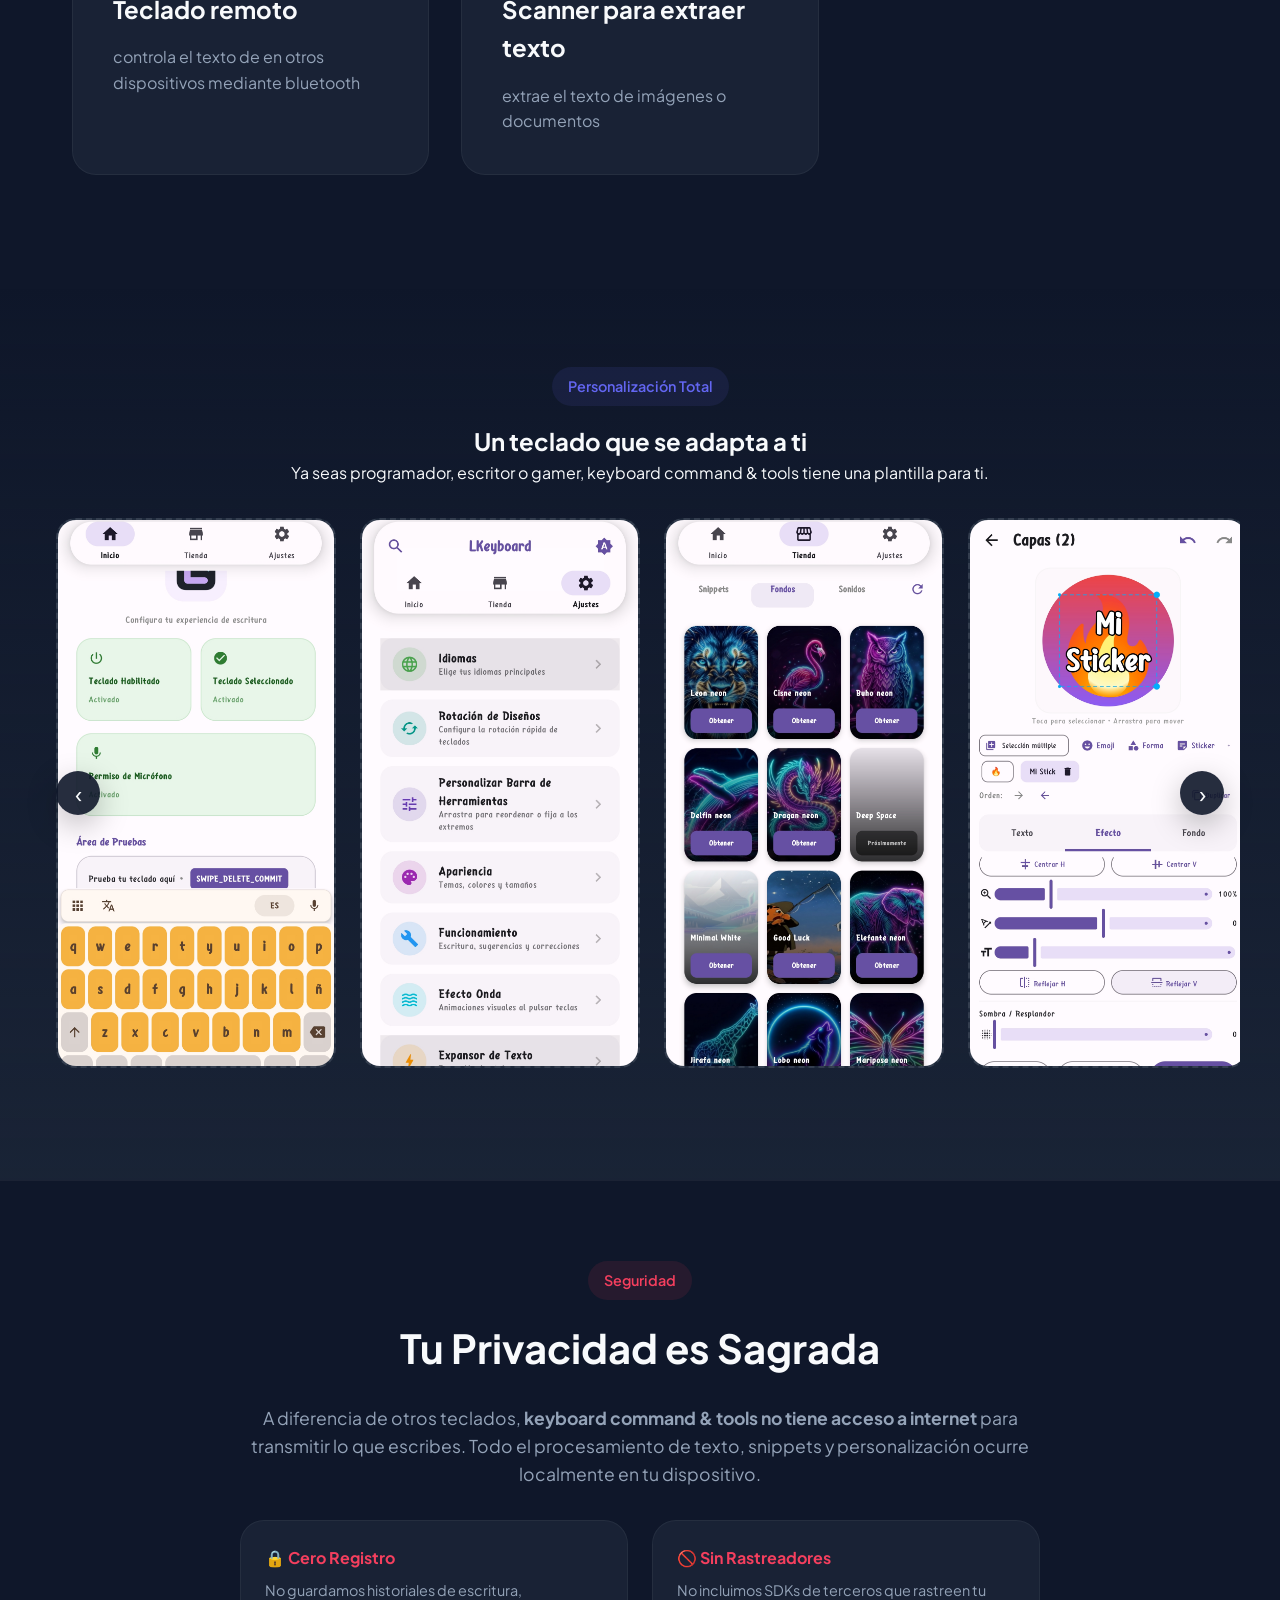
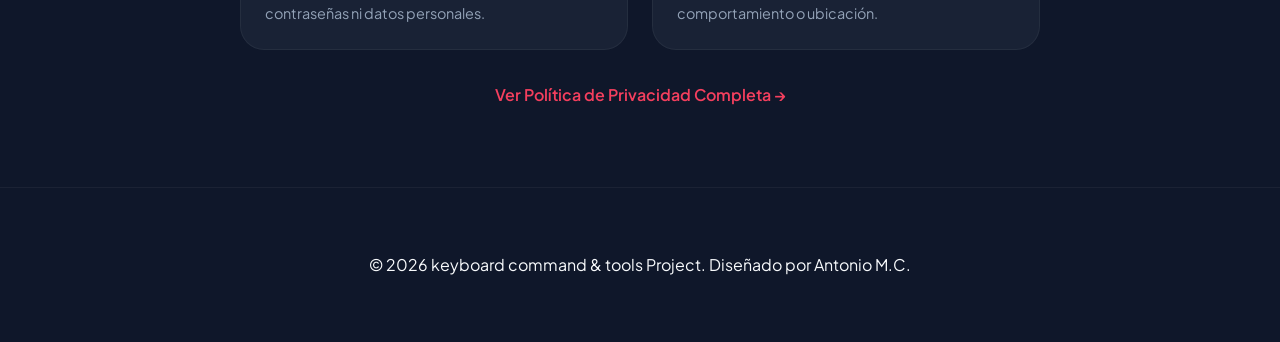
==== commit 3549d74a: "version 1.55" ====
--- a/index.html
+++ b/index.html
@@ -368,7 +368,7 @@
     </header>
 
     <section class="hero">
-        <span class="section-tag">Versión 1.54 ya disponible</span>
+        <span class="section-tag">Versión 1.55 ya disponible</span>
         <div class="social-buttons" aria-label="Síguenos en">
             <a class="btn-social btn-whatsapp" href="https://whatsapp.com/channel/0029Vb8CsNRLI8Yg91aZhQ3P" target="_blank" rel="noopener noreferrer" aria-label="Canal de WhatsApp">WhatsApp</a>
             <a class="btn-social btn-telegram" href="https://t.me/LiquidKeyboard" target="_blank" rel="noopener noreferrer" aria-label="Canal de Telegram">Telegram</a>
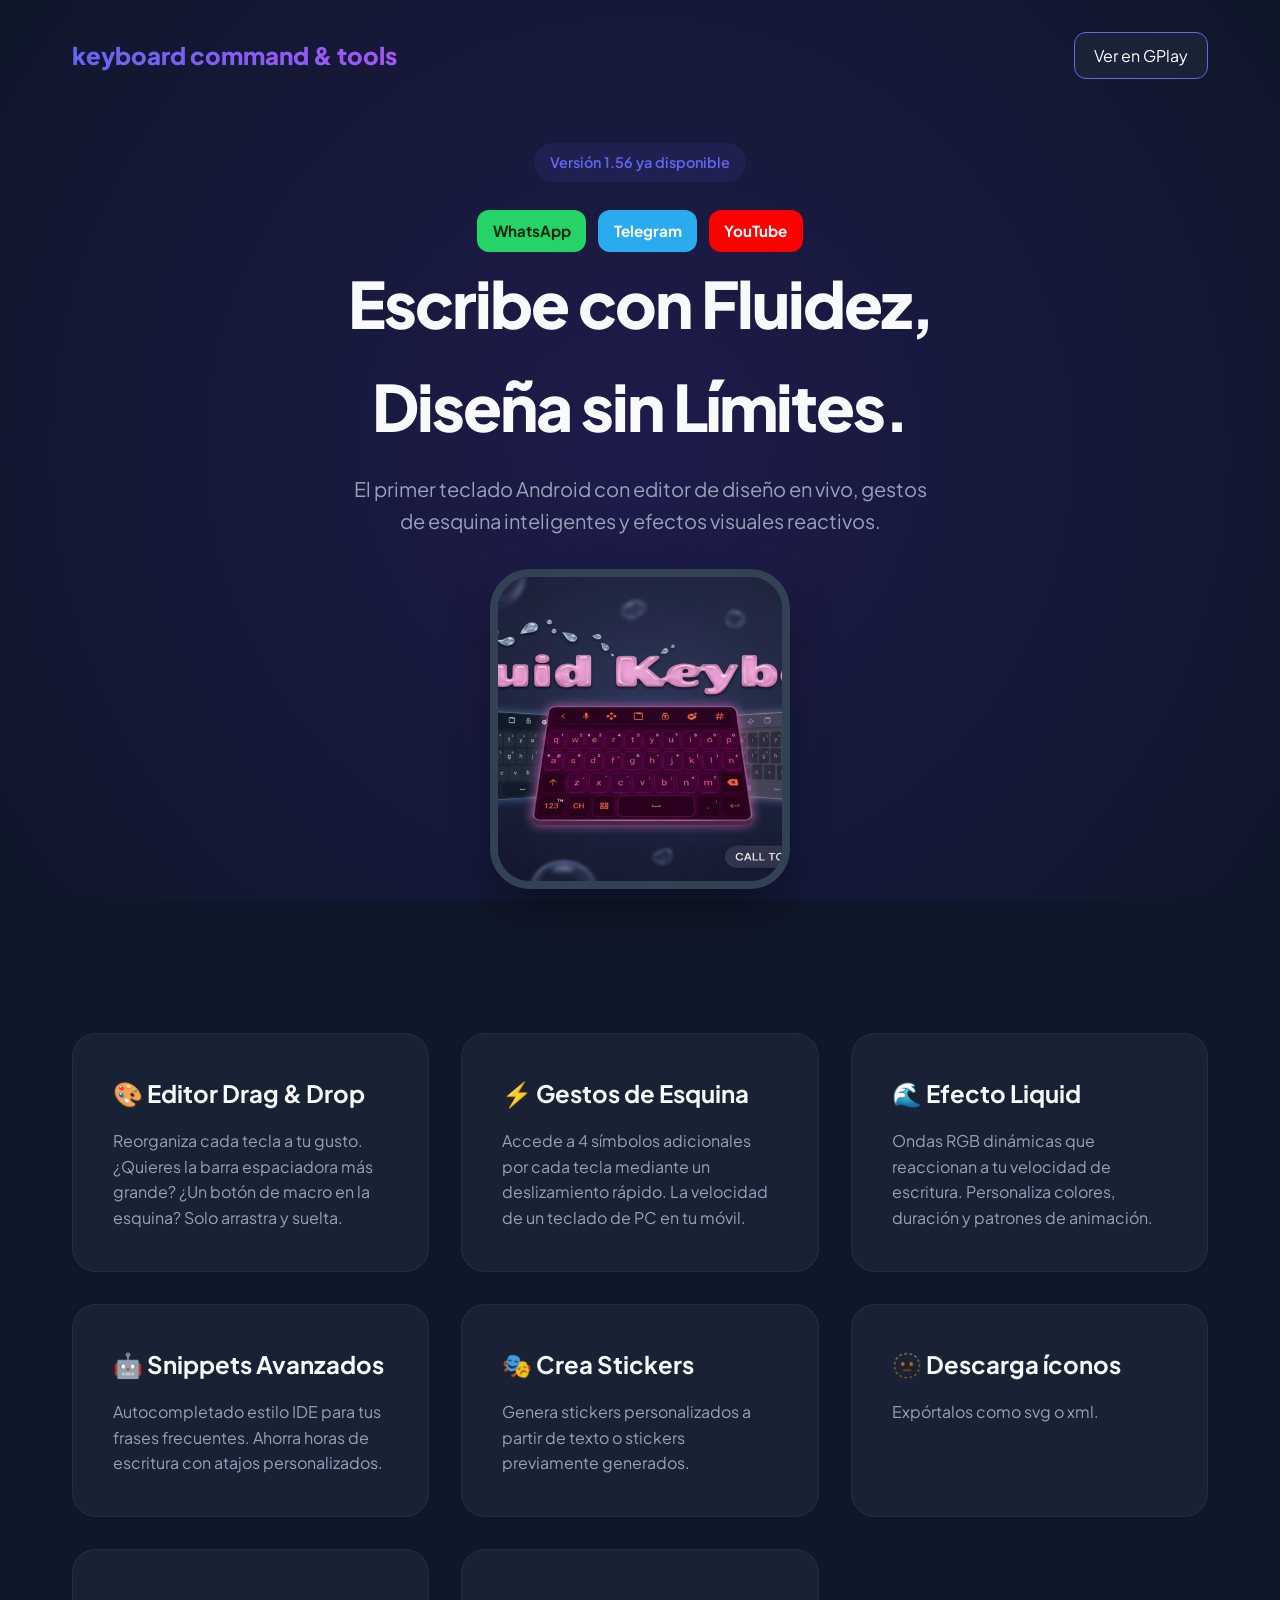
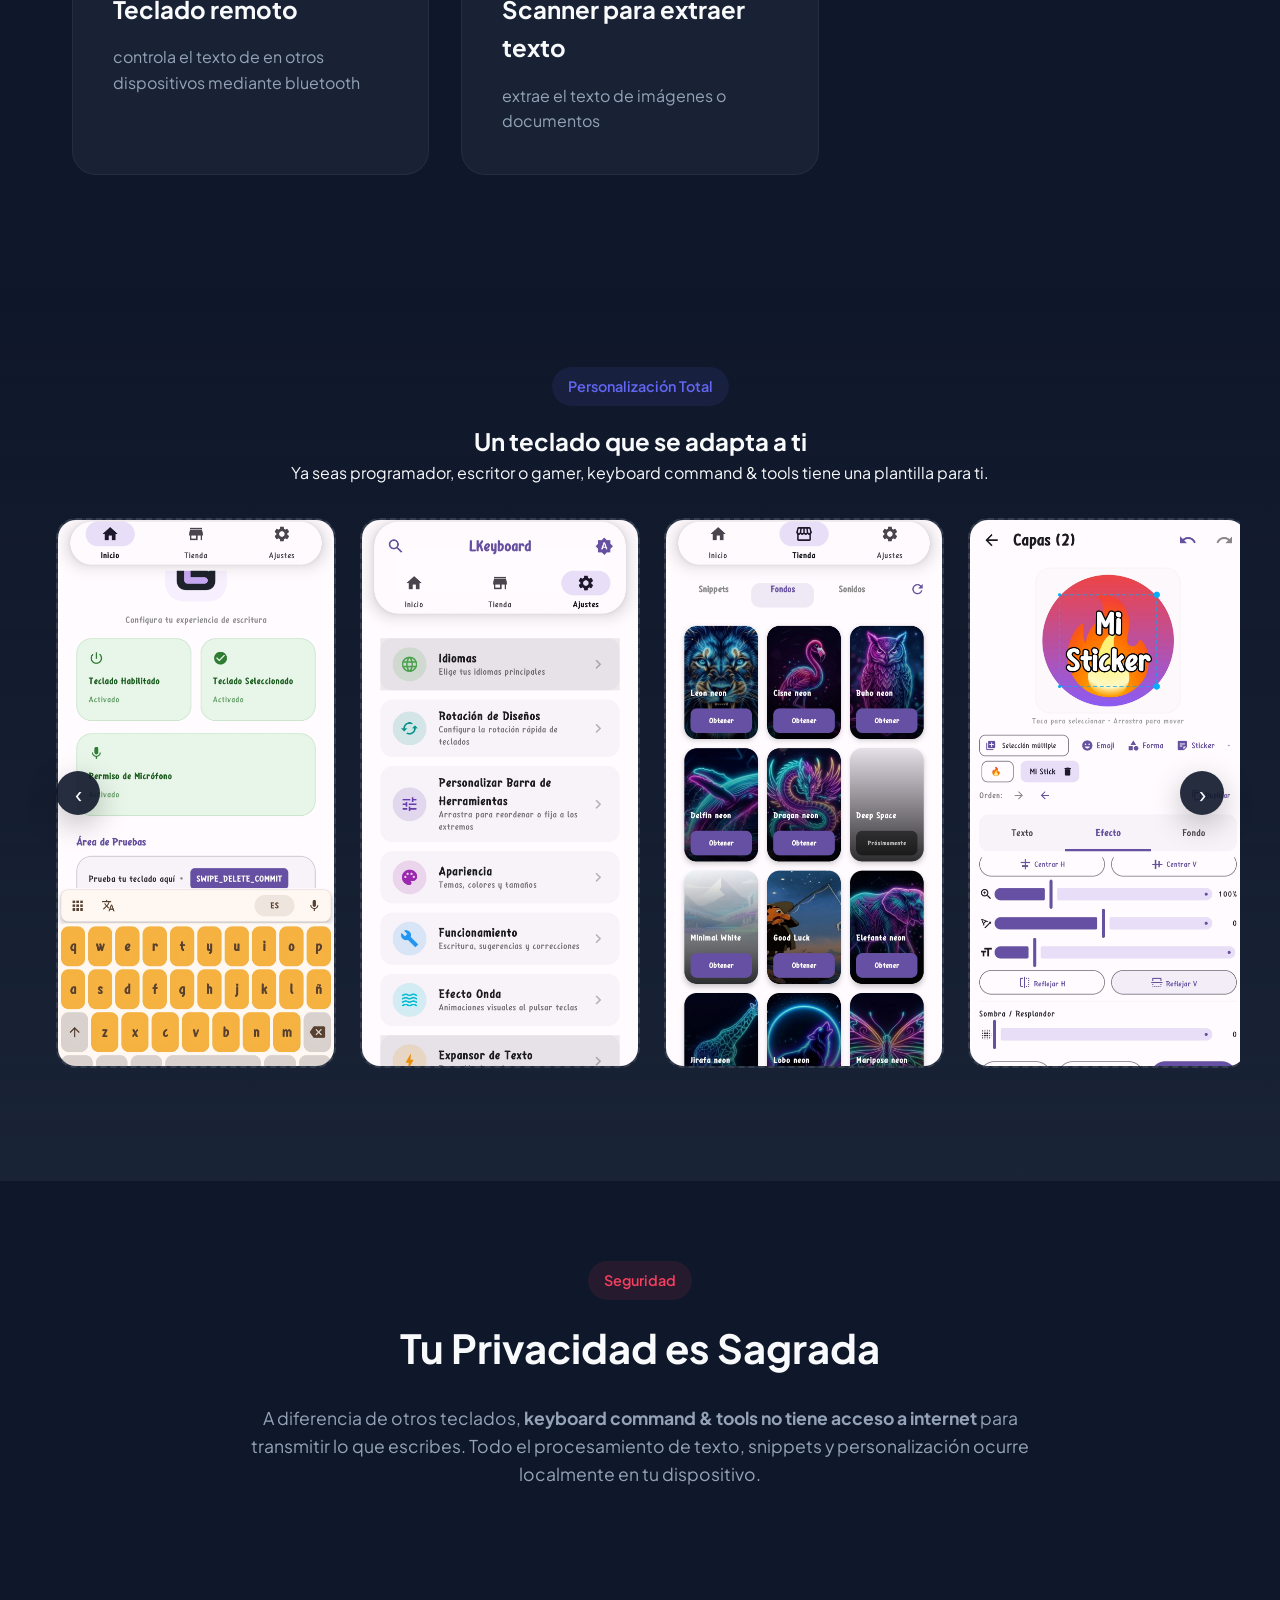
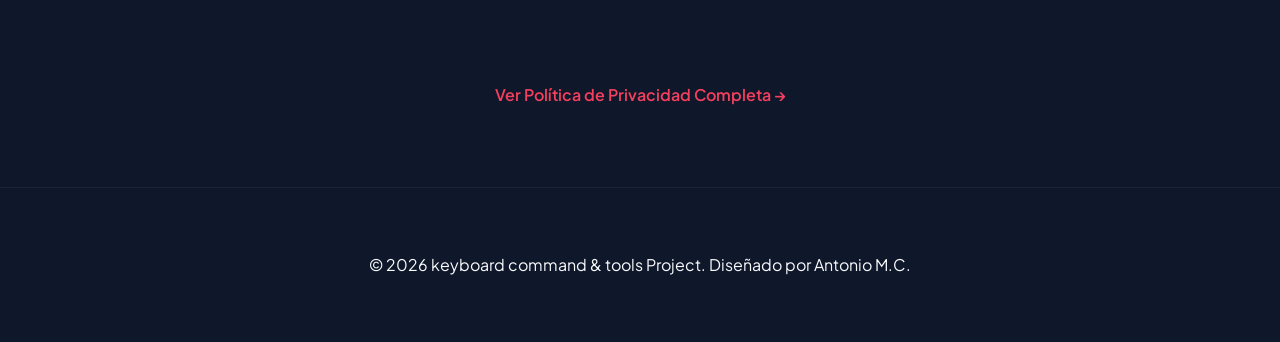
==== commit a8fae70d: "version 1,56" ====
--- a/index.html
+++ b/index.html
@@ -368,7 +368,7 @@
     </header>
 
     <section class="hero">
-        <span class="section-tag">Versión 1.55 ya disponible</span>
+        <span class="section-tag">Versión 1.56 ya disponible</span>
         <div class="social-buttons" aria-label="Síguenos en">
             <a class="btn-social btn-whatsapp" href="https://whatsapp.com/channel/0029Vb8CsNRLI8Yg91aZhQ3P" target="_blank" rel="noopener noreferrer" aria-label="Canal de WhatsApp">WhatsApp</a>
             <a class="btn-social btn-telegram" href="https://t.me/LiquidKeyboard" target="_blank" rel="noopener noreferrer" aria-label="Canal de Telegram">Telegram</a>
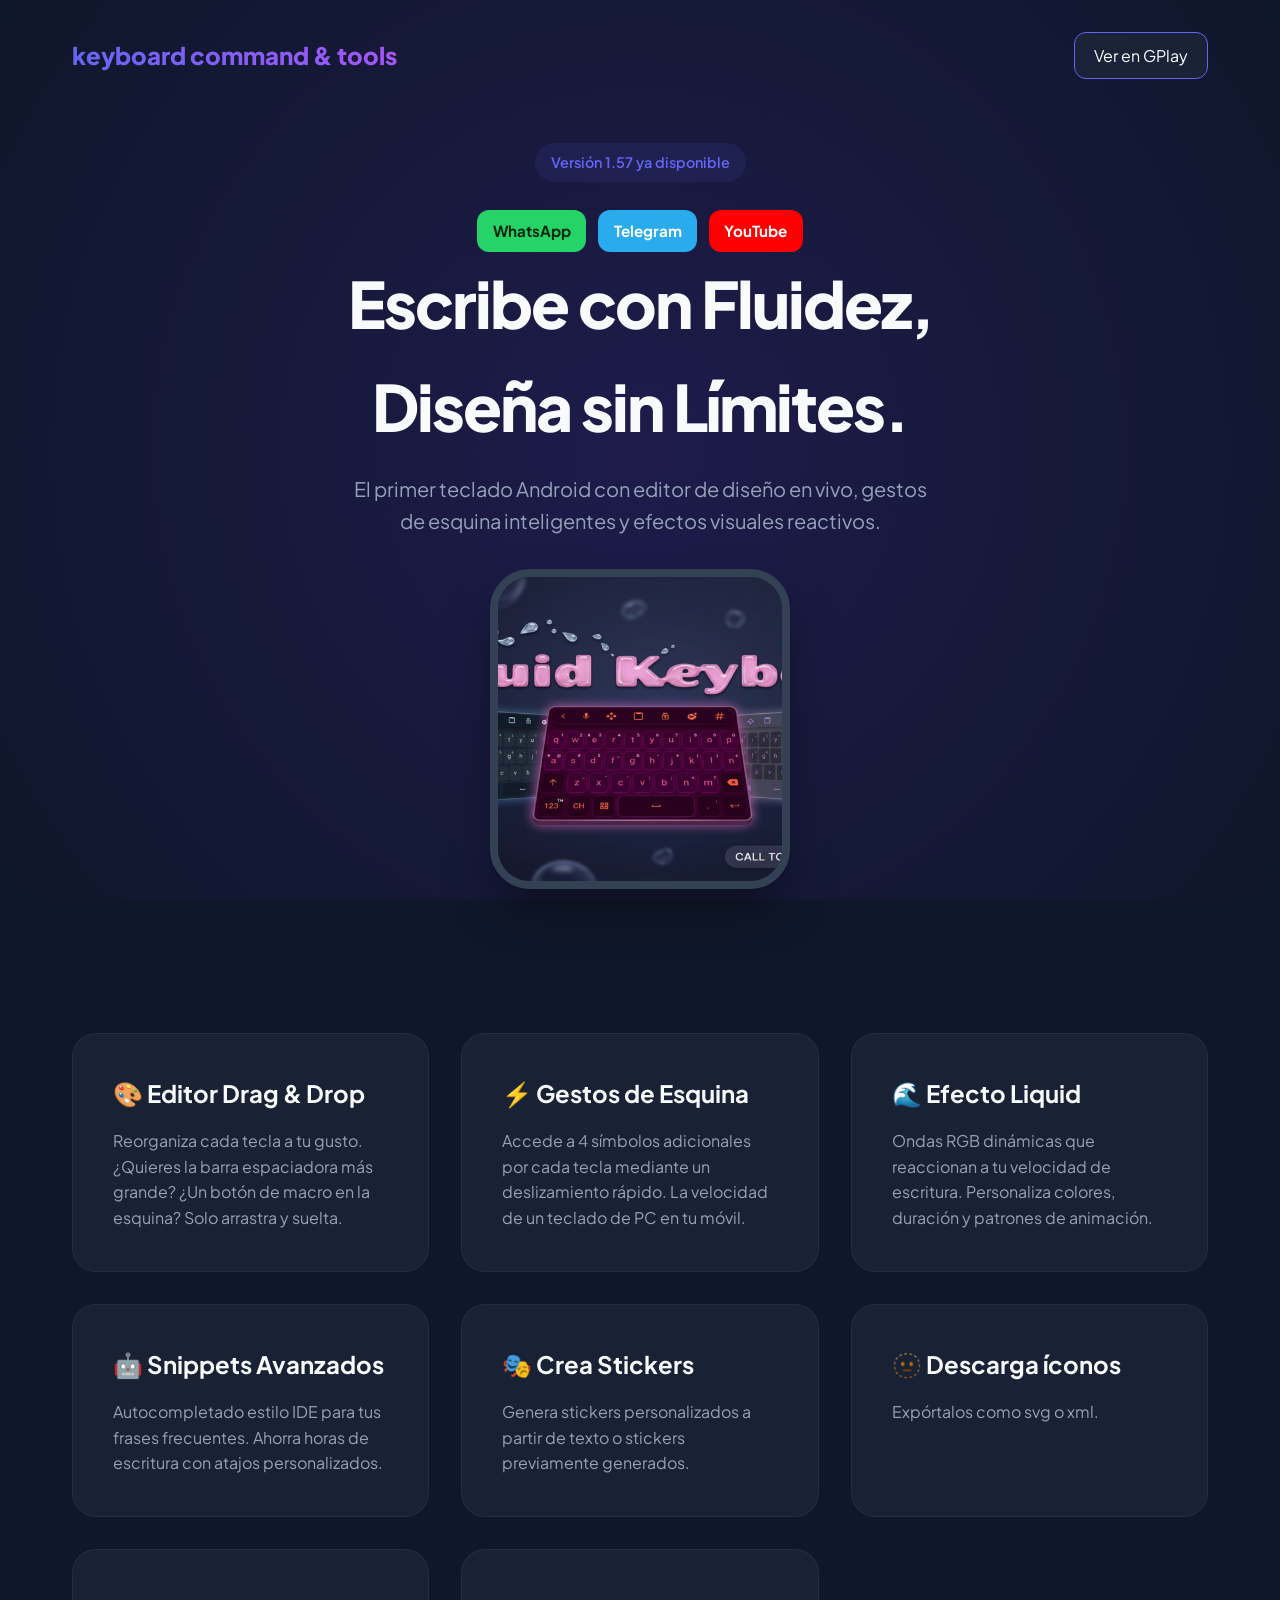
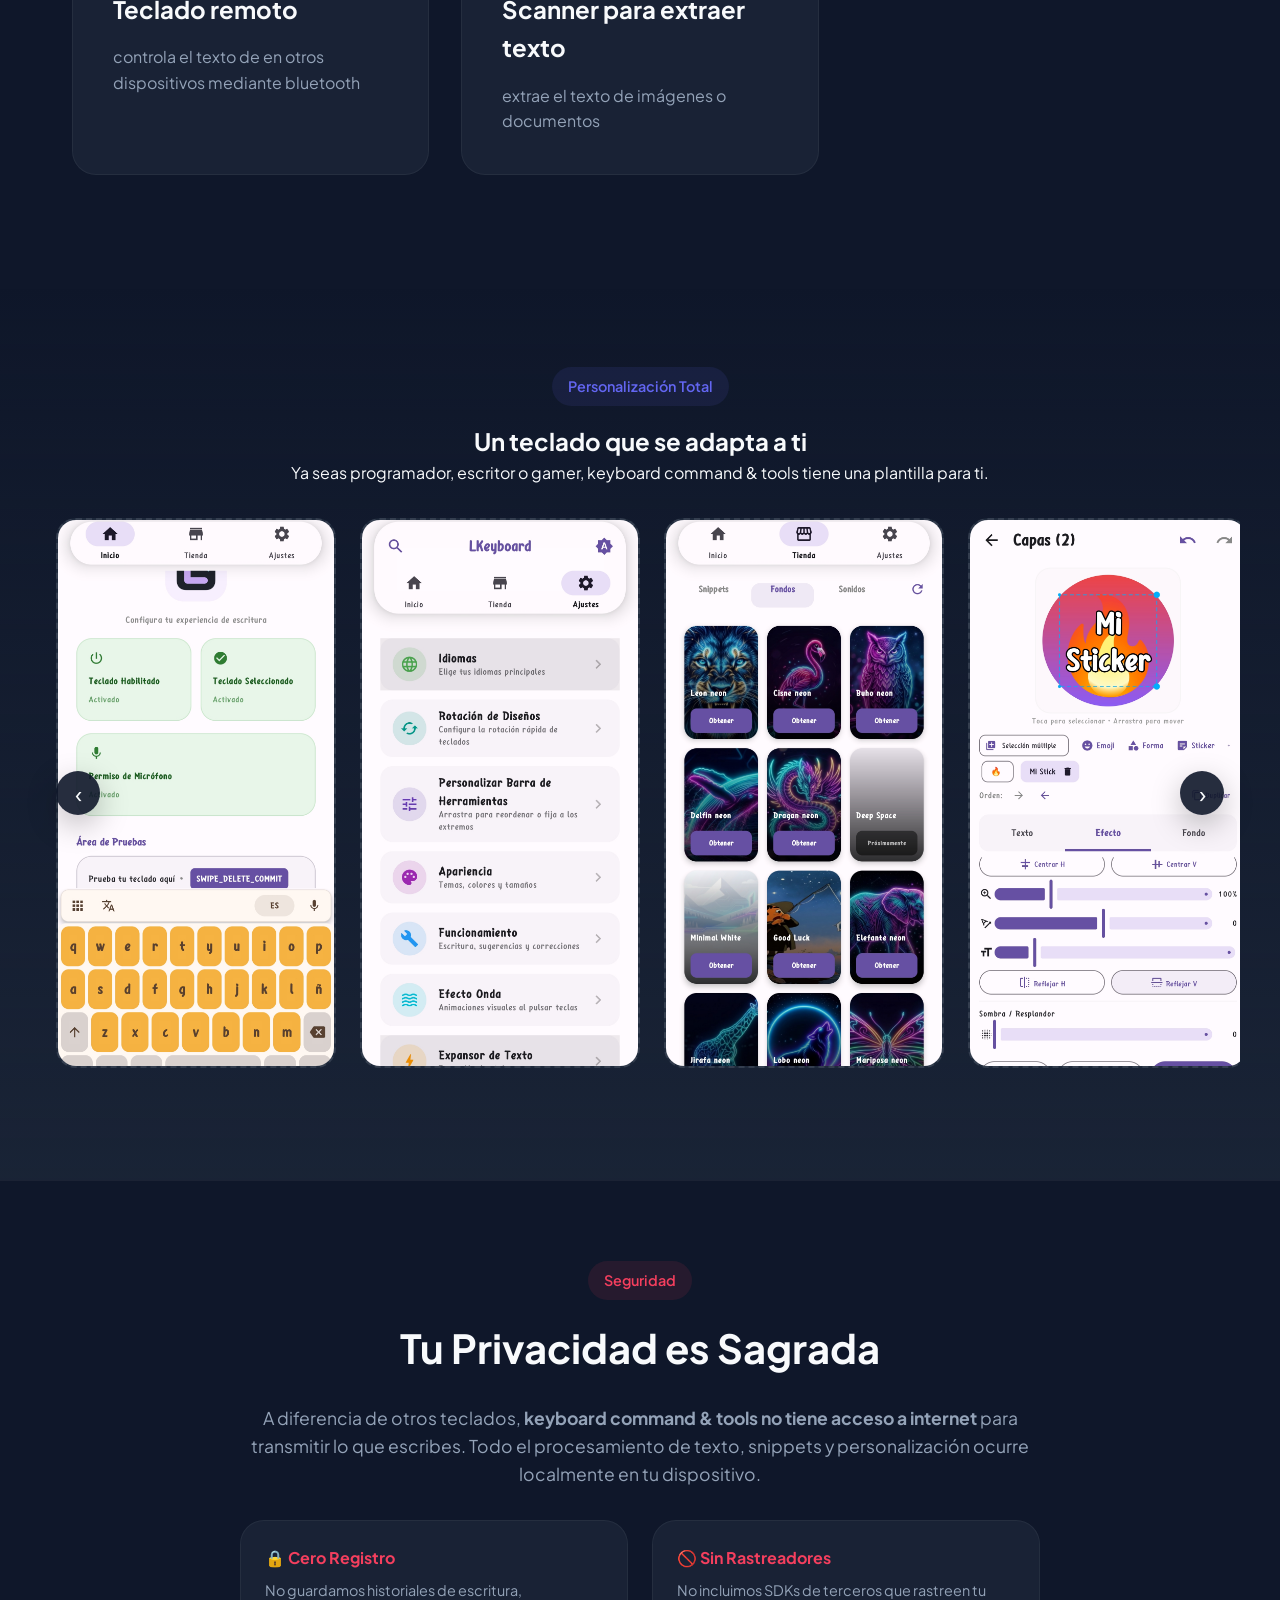
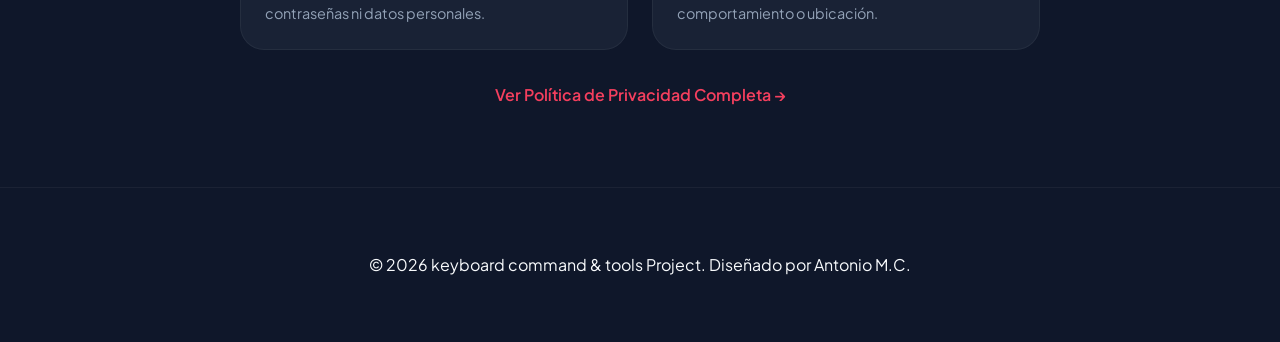
==== commit 0c8afe48: "version 1.57" ====
--- a/index.html
+++ b/index.html
@@ -368,7 +368,7 @@
     </header>
 
     <section class="hero">
-        <span class="section-tag">Versión 1.56 ya disponible</span>
+        <span class="section-tag">Versión 1.57 ya disponible</span>
         <div class="social-buttons" aria-label="Síguenos en">
             <a class="btn-social btn-whatsapp" href="https://whatsapp.com/channel/0029Vb8CsNRLI8Yg91aZhQ3P" target="_blank" rel="noopener noreferrer" aria-label="Canal de WhatsApp">WhatsApp</a>
             <a class="btn-social btn-telegram" href="https://t.me/LiquidKeyboard" target="_blank" rel="noopener noreferrer" aria-label="Canal de Telegram">Telegram</a>
